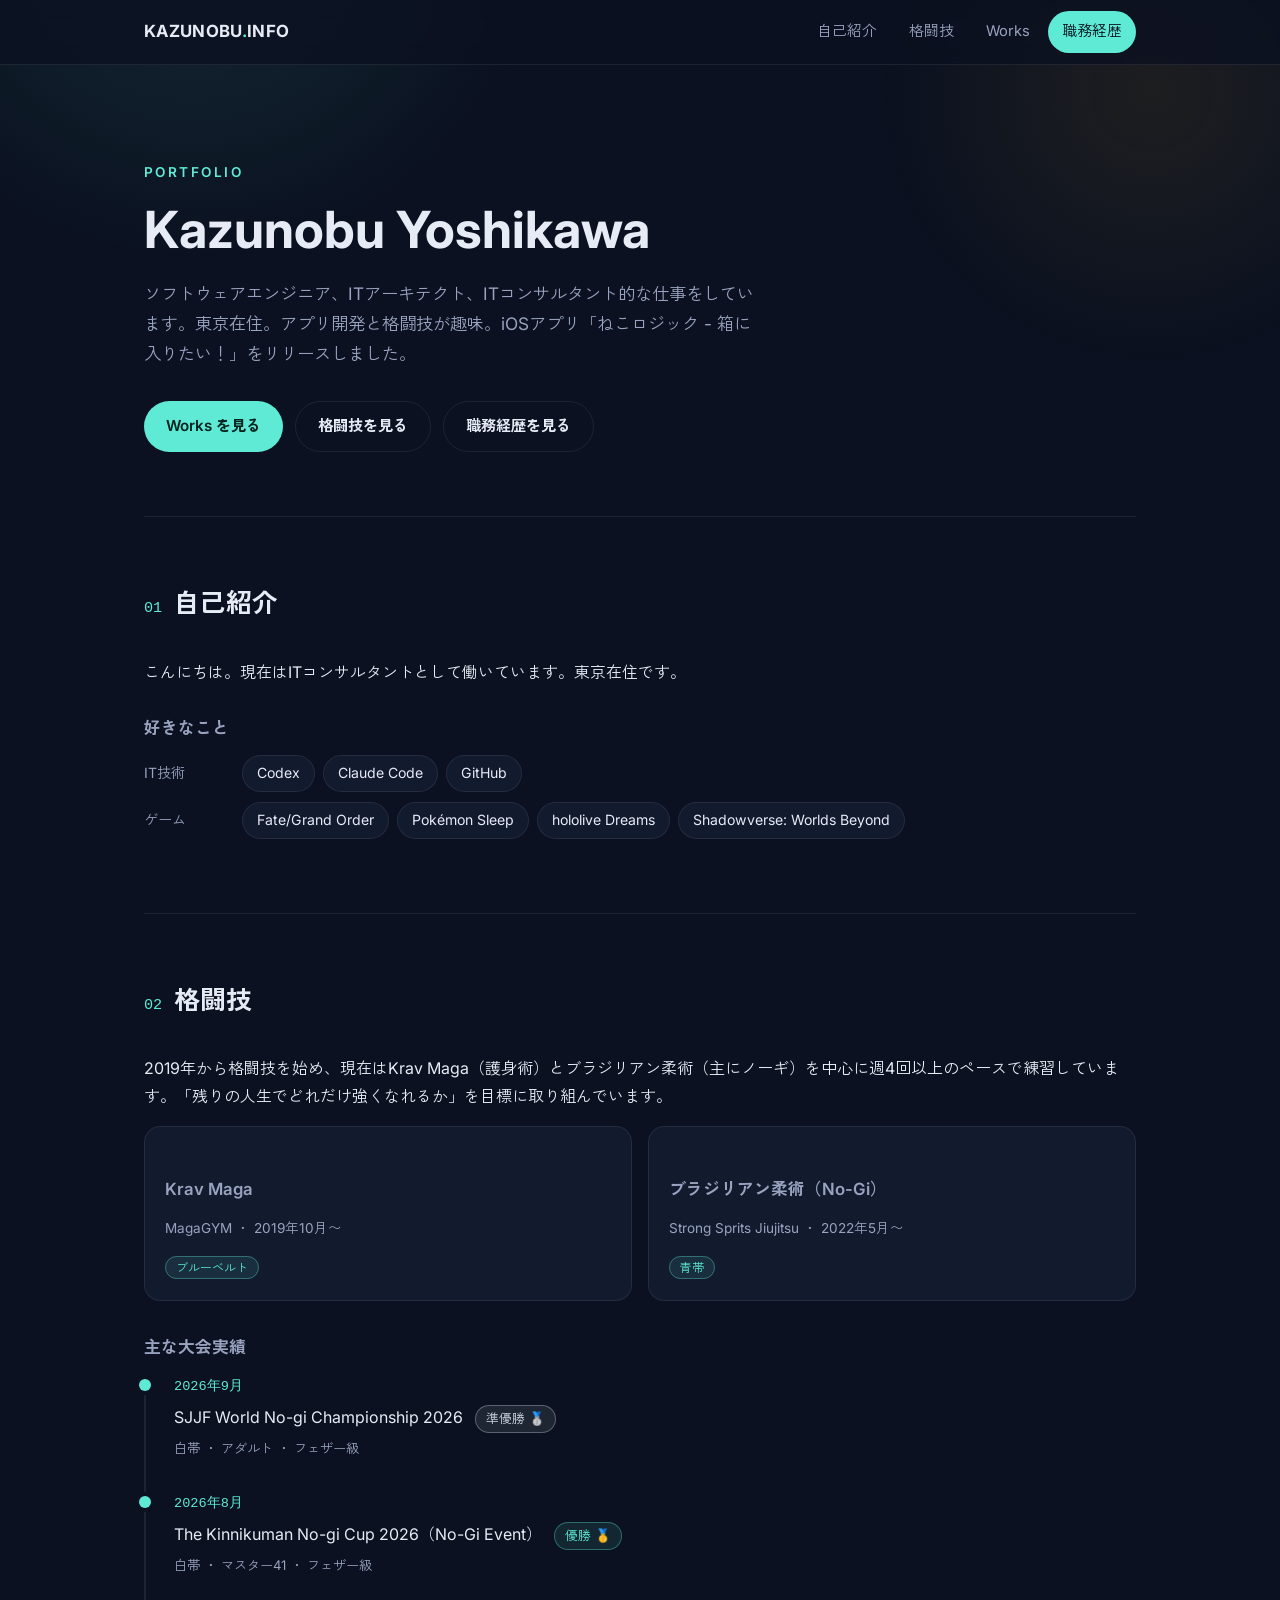
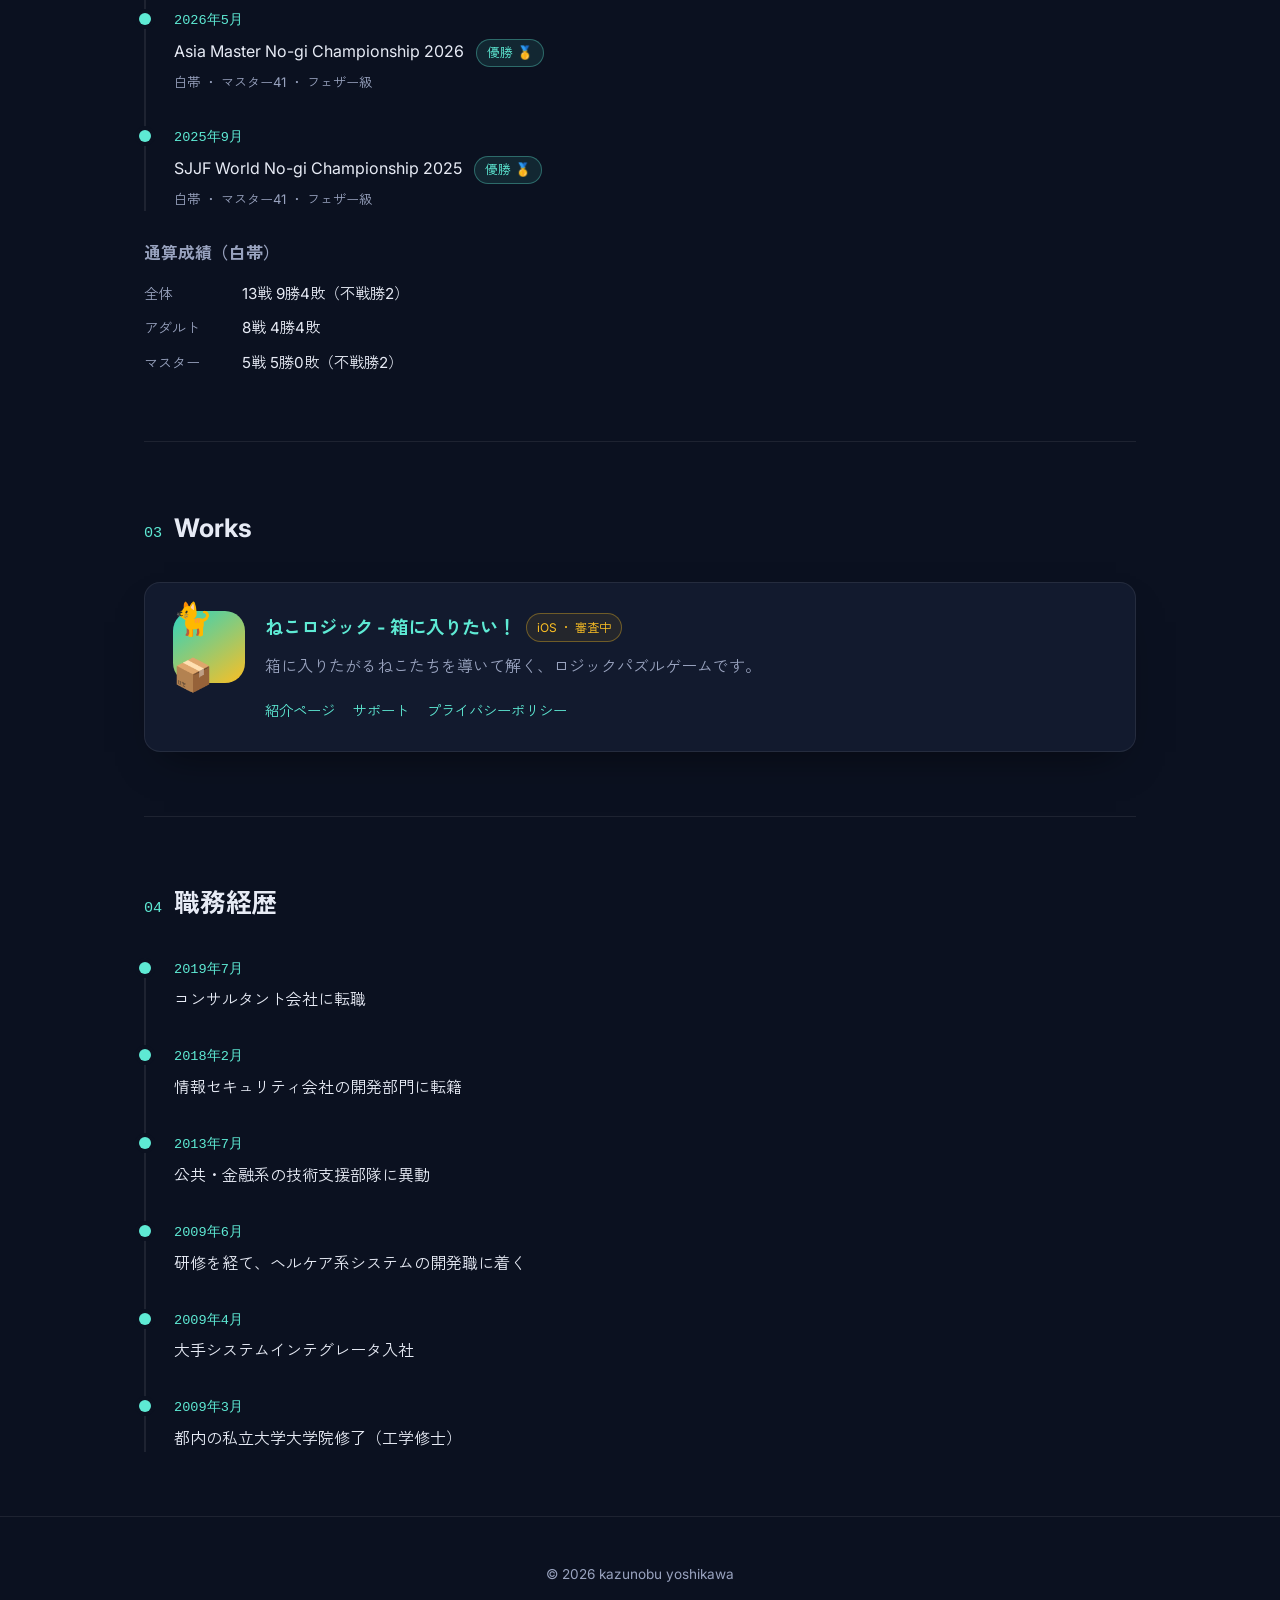
==== index.html @ 4b0bfecc "Add grappling section with competition record Introduce a 格闘技 section covering Krav Maga and Brazili" ====
<!DOCTYPE html>
<html lang="ja">
<head>
    <meta charset="UTF-8">
    <meta name="viewport" content="width=device-width, initial-scale=1">
    <title>Yoshikawa Kazunobu | Portfolio</title>
    <meta name="description" content="Yoshikawa Kazunobuのポートフォリオサイト。自己紹介、個人開発アプリ「ねこロジック - 箱に入りたい！」、経歴を掲載しています。">
    <link rel="preconnect" href="https://fonts.googleapis.com">
    <link rel="preconnect" href="https://fonts.gstatic.com" crossorigin>
    <link href="https://fonts.googleapis.com/css2?family=Inter:wght@400;500;600;700&family=Zen+Kaku+Gothic+New:wght@400;500;700&display=swap" rel="stylesheet">
    <link href="assets/css/style.css" rel="stylesheet">
</head>
<body>

<header class="site-header">
    <div class="wrap">
        <a href="#top" class="logo">KAZUNOBU<span class="dot">.</span>INFO</a>
        <button class="nav-toggle" aria-label="メニューを開く" aria-expanded="false">&#9776;</button>
        <ul class="site-nav" id="siteNav">
            <li><a href="#about">自己紹介</a></li>
            <li><a href="#grappling">格闘技</a></li>
            <li><a href="#works">Works</a></li>
            <li><a href="#resume">職務経歴</a></li>
        </ul>
    </div>
</header>

<div class="hero" id="top">
    <p class="eyebrow">Portfolio</p>
    <h1>Kazunobu Yoshikawa</h1>
    <p class="lead">ソフトウェアエンジニア、ITアーキテクト、ITコンサルタント的な仕事をしています。東京在住。アプリ開発と格闘技が趣味。iOSアプリ「ねこロジック - 箱に入りたい！」をリリースしました。</p>
    <div class="hero-actions">
        <a href="#works" class="btn btn-primary">Works を見る</a>
        <a href="#grappling" class="btn btn-ghost">格闘技を見る</a>
        <a href="#resume" class="btn btn-ghost">職務経歴を見る</a>
    </div>
</div>

<main>
    <section id="about">
        <div class="section-head">
            <span class="section-num">01</span>
            <h2>自己紹介</h2>
        </div>
        <p>こんにちは。現在はITコンサルタントとして働いています。東京在住です。</p>

        <h3>好きなこと</h3>
        <div class="tag-group">
            <span class="tag-label">IT技術</span>
            <ul class="tags">
                <li>Codex</li>
                <li>Claude Code</li>
                <li>GitHub</li>
            </ul>
        </div>
        <div class="tag-group">
            <span class="tag-label">ゲーム</span>
            <ul class="tags">
                <li>Fate/Grand Order</li>
                <li>Pokémon Sleep</li>
                <li>hololive Dreams</li>
                <li>Shadowverse: Worlds Beyond</li>
            </ul>
        </div>
    </section>

    <section id="grappling">
        <div class="section-head">
            <span class="section-num">02</span>
            <h2>格闘技</h2>
        </div>
        <p>2019年から格闘技を始め、現在はKrav Maga（護身術）とブラジリアン柔術（主にノーギ）を中心に週4回以上のペースで練習しています。「残りの人生でどれだけ強くなれるか」を目標に取り組んでいます。</p>

        <div class="discipline-grid">
            <div class="discipline-card">
                <h3>Krav Maga</h3>
                <p class="discipline-meta">MagaGYM ・ 2019年10月〜</p>
                <span class="badge badge-accent">ブルーベルト</span>
            </div>
            <div class="discipline-card">
                <h3>ブラジリアン柔術（No-Gi）</h3>
                <p class="discipline-meta">Strong Sprits Jiujitsu ・ 2022年5月〜</p>
                <span class="badge badge-accent">青帯</span>
            </div>
        </div>

        <h3>主な大会実績</h3>
        <ul class="timeline">
            <li>
                <time>2026年9月</time>
                <div class="event">SJJF World No-gi Championship 2026 <span class="result-badge is-runnerup">準優勝 &#129352;</span></div>
                <p class="event-meta">白帯 ・ アダルト ・ フェザー級</p>
            </li>
            <li>
                <time>2026年8月</time>
                <div class="event">The Kinnikuman No-gi Cup 2026（No-Gi Event） <span class="result-badge is-win">優勝 &#129351;</span></div>
                <p class="event-meta">白帯 ・ マスター41 ・ フェザー級</p>
            </li>
            <li>
                <time>2026年5月</time>
                <div class="event">Asia Master No-gi Championship 2026 <span class="result-badge is-win">優勝 &#129351;</span></div>
                <p class="event-meta">白帯 ・ マスター41 ・ フェザー級</p>
            </li>
            <li>
                <time>2025年9月</time>
                <div class="event">SJJF World No-gi Championship 2025 <span class="result-badge is-win">優勝 &#129351;</span></div>
                <p class="event-meta">白帯 ・ マスター41 ・ フェザー級</p>
            </li>
        </ul>

        <h3>通算成績（白帯）</h3>
        <dl class="record-list">
            <div class="record-row">
                <dt>全体</dt>
                <dd>13戦 9勝4敗（不戦勝2）</dd>
            </div>
            <div class="record-row">
                <dt>アダルト</dt>
                <dd>8戦 4勝4敗</dd>
            </div>
            <div class="record-row">
                <dt>マスター</dt>
                <dd>5戦 5勝0敗（不戦勝2）</dd>
            </div>
        </dl>
    </section>

    <section id="works">
        <div class="section-head">
            <span class="section-num">03</span>
            <h2>Works</h2>
        </div>
        <div class="work-card">
            <div class="work-icon" aria-hidden="true">&#128008;&#128230;</div>
            <div class="work-body">
                <div class="work-title-row">
                    <h3><a href="apps/neko-logic-boxes/">ねこロジック - 箱に入りたい！</a></h3>
                    <span class="badge">iOS ・ 審査中</span>
                </div>
                <p>箱に入りたがるねこたちを導いて解く、ロジックパズルゲームです。</p>
                <div class="work-links">
                    <a href="apps/neko-logic-boxes/">紹介ページ</a>
                    <a href="apps/neko-logic-boxes/support/">サポート</a>
                    <a href="apps/neko-logic-boxes/privacy/">プライバシーポリシー</a>
                </div>
            </div>
        </div>
    </section>

    <section id="resume">
        <div class="section-head">
            <span class="section-num">04</span>
            <h2>職務経歴</h2>
        </div>
        <ul class="timeline">
            <li>
                <time>2019年7月</time>
                <div class="event">コンサルタント会社に転職</div>
            </li>            
            <li>
                <time>2018年2月</time>
                <div class="event">情報セキュリティ会社の開発部門に転籍</div>
            </li>
            <li>
                <time>2013年7月</time>
                <div class="event">公共・金融系の技術支援部隊に異動</div>
            </li>
            <li>
                <time>2009年6月</time>
                <div class="event">研修を経て、ヘルケア系システムの開発職に着く</div>
            </li>
            <li>
                <time>2009年4月</time>
                <div class="event">大手システムインテグレータ入社</div>
            </li>
            <li>
                <time>2009年3月</time>
                <div class="event">都内の私立大学大学院修了（工学修士）</div>
            </li>
        </ul>
    </section>
</main>

<footer class="site-footer">
    <p>&copy; 2026 kazunobu yoshikawa</p>
</footer>

<script src="assets/js/main.js"></script>
</body>
</html>
---- assets/css/style.css ----
:root {
    --bg: #0b1120;
    --bg-elevated: #121a2e;
    --bg-elevated-2: #182036;
    --text: #e7ebf5;
    --text-muted: #99a3bf;
    --accent: #5eead4;
    --accent-strong: #2dd4bf;
    --accent-warm: #fbbf24;
    --border: rgba(255, 255, 255, 0.08);
    --shadow: 0 20px 40px -20px rgba(0, 0, 0, 0.55);
    --radius: 16px;
    --max-width: 880px;
}

* {
    box-sizing: border-box;
}

html {
    scroll-behavior: smooth;
    scroll-padding-top: 76px;
}

body {
    margin: 0;
    background: var(--bg);
    color: var(--text);
    font-family: "Inter", "Zen Kaku Gothic New", "Hiragino Sans", "Noto Sans JP", sans-serif;
    line-height: 1.75;
    -webkit-font-smoothing: antialiased;
}

body::before {
    content: "";
    position: fixed;
    inset: 0;
    z-index: -1;
    background:
        radial-gradient(600px circle at 15% -10%, rgba(94, 234, 212, 0.12), transparent 60%),
        radial-gradient(500px circle at 90% 10%, rgba(251, 191, 36, 0.08), transparent 55%);
}

a {
    color: var(--accent);
    text-decoration: none;
}

a:hover {
    text-decoration: underline;
}

.wrap {
    max-width: var(--max-width);
    margin: 0 auto;
    padding: 0 24px;
}

/* Header */
.site-header {
    position: sticky;
    top: 0;
    z-index: 20;
    background: rgba(11, 17, 32, 0.75);
    backdrop-filter: blur(10px);
    border-bottom: 1px solid var(--border);
}

.site-header .wrap {
    display: flex;
    align-items: center;
    justify-content: space-between;
    height: 64px;
    max-width: 1040px;
}

.logo {
    font-weight: 700;
    letter-spacing: 0.02em;
    color: var(--text);
    text-decoration: none;
    font-size: 1.05rem;
}

.logo:hover {
    text-decoration: none;
    color: var(--accent);
}

.logo .dot {
    color: var(--accent);
}

.site-nav {
    display: flex;
    gap: 4px;
    list-style: none;
    margin: 0;
    padding: 0;
}

.site-nav a {
    display: inline-block;
    padding: 8px 14px;
    border-radius: 999px;
    color: var(--text-muted);
    font-size: 0.92rem;
    transition: color 0.15s ease, background 0.15s ease;
}

.site-nav a:hover {
    color: var(--text);
    background: var(--bg-elevated);
    text-decoration: none;
}

.site-nav a.is-active {
    color: var(--bg);
    background: var(--accent);
}

.nav-toggle {
    display: none;
}

/* Hero */
.hero {
    max-width: 1040px;
    margin: 0 auto;
    padding: 96px 24px 64px;
}

.eyebrow {
    color: var(--accent);
    font-size: 0.85rem;
    letter-spacing: 0.18em;
    text-transform: uppercase;
    margin: 0 0 12px;
    font-weight: 600;
}

.hero h1 {
    font-size: clamp(2.1rem, 5vw, 3.2rem);
    margin: 0 0 18px;
    line-height: 1.25;
}

.hero .lead {
    color: var(--text-muted);
    font-size: 1.08rem;
    max-width: 56ch;
    margin: 0 0 32px;
}

.hero-actions {
    display: flex;
    gap: 12px;
    flex-wrap: wrap;
}

.btn {
    display: inline-flex;
    align-items: center;
    gap: 8px;
    padding: 11px 22px;
    border-radius: 999px;
    font-weight: 600;
    font-size: 0.95rem;
    transition: transform 0.15s ease, background 0.15s ease, border-color 0.15s ease;
}

.btn:hover {
    text-decoration: none;
    transform: translateY(-1px);
}

.btn-primary {
    background: var(--accent);
    color: #06231f;
}

.btn-primary:hover {
    background: var(--accent-strong);
}

.btn-ghost {
    border: 1px solid var(--border);
    color: var(--text);
}

.btn-ghost:hover {
    border-color: var(--accent);
    color: var(--accent);
}

/* Sections */
main {
    max-width: 1040px;
    margin: 0 auto;
    padding: 0 24px;
}

section.panel {
    padding: 64px 0;
    border-top: 1px solid var(--border);
    opacity: 0;
    transform: translateY(16px);
    transition: opacity 0.5s ease, transform 0.5s ease;
}

section.panel.is-visible {
    opacity: 1;
    transform: none;
}

.section-head {
    display: flex;
    align-items: baseline;
    gap: 12px;
    margin: 0 0 32px;
}

.section-head h2 {
    font-size: 1.6rem;
    margin: 0;
}

.section-head .section-num {
    color: var(--accent);
    font-family: monospace;
    font-size: 0.95rem;
}

/* About */
#about h3,
#grappling h3 {
    font-size: 1.05rem;
    color: var(--text-muted);
    margin: 28px 0 12px;
    font-weight: 600;
}

.tag-group {
    display: flex;
    align-items: center;
    gap: 14px;
    flex-wrap: wrap;
    margin-bottom: 10px;
}

.tag-group .tag-label {
    width: 84px;
    flex-shrink: 0;
    color: var(--text-muted);
    font-size: 0.88rem;
}

.tags {
    display: flex;
    gap: 8px;
    flex-wrap: wrap;
    list-style: none;
    margin: 0;
    padding: 0;
}

.tags li {
    background: var(--bg-elevated);
    border: 1px solid var(--border);
    padding: 5px 14px;
    border-radius: 999px;
    font-size: 0.88rem;
    color: var(--text);
}

/* Works */
.work-card {
    display: flex;
    gap: 20px;
    background: var(--bg-elevated);
    border: 1px solid var(--border);
    border-radius: var(--radius);
    padding: 28px;
    box-shadow: var(--shadow);
}

.work-icon {
    flex-shrink: 0;
    width: 72px;
    height: 72px;
    border-radius: 20px;
    background: linear-gradient(145deg, #2dd4bf, #fbbf24);
    display: flex;
    align-items: center;
    justify-content: center;
    font-size: 2rem;
}

.work-body {
    min-width: 0;
}

.work-title-row {
    display: flex;
    align-items: center;
    gap: 10px;
    flex-wrap: wrap;
    margin-bottom: 8px;
}

.work-title-row h3 {
    margin: 0;
    font-size: 1.15rem;
}

.badge {
    font-size: 0.75rem;
    color: var(--accent-warm);
    border: 1px solid rgba(251, 191, 36, 0.35);
    background: rgba(251, 191, 36, 0.08);
    padding: 3px 10px;
    border-radius: 999px;
    white-space: nowrap;
}

.work-body p {
    color: var(--text-muted);
    margin: 0 0 18px;
}

.work-links {
    display: flex;
    gap: 18px;
    flex-wrap: wrap;
    font-size: 0.9rem;
}

/* Grappling */
.discipline-grid {
    display: grid;
    grid-template-columns: repeat(2, 1fr);
    gap: 16px;
    margin-bottom: 32px;
}

.discipline-card {
    background: var(--bg-elevated);
    border: 1px solid var(--border);
    border-radius: var(--radius);
    padding: 20px;
}

.discipline-card h3 {
    margin: 0 0 6px;
    font-size: 1.05rem;
    color: var(--text);
    font-weight: 600;
}

.discipline-meta {
    color: var(--text-muted);
    font-size: 0.85rem;
    margin: 0 0 12px;
}

.badge-accent {
    color: var(--accent);
    border-color: rgba(94, 234, 212, 0.35);
    background: rgba(94, 234, 212, 0.1);
}

.result-badge {
    display: inline-block;
    font-size: 0.8rem;
    color: var(--text-muted);
    border: 1px solid var(--border);
    background: var(--bg-elevated-2);
    padding: 2px 10px;
    border-radius: 999px;
    margin-left: 8px;
    white-space: nowrap;
}

.result-badge.is-win {
    color: var(--accent);
    border-color: rgba(94, 234, 212, 0.35);
    background: rgba(94, 234, 212, 0.1);
}

.result-badge.is-runnerup {
    color: #cbd5e1;
    border-color: rgba(203, 213, 225, 0.35);
    background: rgba(203, 213, 225, 0.1);
}

.record-list {
    margin: 0;
    display: flex;
    flex-direction: column;
    gap: 8px;
}

.record-row {
    display: flex;
    align-items: baseline;
    gap: 14px;
}

.record-row dt {
    width: 84px;
    flex-shrink: 0;
    color: var(--text-muted);
    font-size: 0.88rem;
}

.record-row dd {
    margin: 0;
    color: var(--text);
    font-size: 0.95rem;
}

/* Resume timeline */
.timeline {
    list-style: none;
    margin: 0;
    padding: 0;
    border-left: 2px solid var(--border);
}

.timeline li {
    position: relative;
    padding: 0 0 32px 28px;
}

.timeline li:last-child {
    padding-bottom: 0;
}

.timeline li::before {
    content: "";
    position: absolute;
    left: -7px;
    top: 4px;
    width: 12px;
    height: 12px;
    border-radius: 50%;
    background: var(--accent);
    box-shadow: 0 0 0 4px var(--bg);
}

.timeline time {
    display: block;
    font-size: 0.85rem;
    color: var(--accent);
    font-family: monospace;
    margin-bottom: 4px;
}

.timeline .event {
    color: var(--text);
    font-size: 1rem;
}

.timeline .event-meta {
    color: var(--text-muted);
    font-size: 0.82rem;
    margin: 4px 0 0;
}

/* Footer */
.site-footer {
    border-top: 1px solid var(--border);
    padding: 32px 24px 48px;
    text-align: center;
    color: var(--text-muted);
    font-size: 0.85rem;
}

.site-footer a {
    color: var(--text-muted);
}

.site-footer a:hover {
    color: var(--accent);
}

/* Mobile */
@media (max-width: 640px) {
    /* Base (no-JS) fallback: the nav sits in normal flow as a plain,
       always-visible, always-focusable stacked list, so the header has to
       wrap and grow to fit it instead of clipping it at 64px. Once
       main.js confirms JS is running (html.js), the nav switches to a
       fixed-position overlay that doesn't affect header height, so the
       header goes back to its fixed-height row layout. */
    .site-header .wrap {
        max-width: none;
        flex-wrap: wrap;
        height: auto;
        padding-top: 12px;
        padding-bottom: 12px;
    }

    html.js .site-header .wrap {
        flex-wrap: nowrap;
        height: 64px;
        padding-top: 0;
        padding-bottom: 0;
    }

    .site-nav {
        flex-direction: column;
        flex-basis: 100%;
        gap: 2px;
        margin-top: 12px;
    }

    .site-nav a {
        border-radius: 10px;
        padding: 10px 14px;
    }

    html.js .site-nav {
        position: fixed;
        top: 64px;
        left: 0;
        right: 0;
        margin-top: 0;
        background: var(--bg-elevated);
        border-bottom: 1px solid var(--border);
        padding: 8px;
        transform: translateY(-8px);
        opacity: 0;
        pointer-events: none;
        transition: opacity 0.15s ease, transform 0.15s ease;
    }

    html.js .site-nav.is-open {
        transform: none;
        opacity: 1;
        pointer-events: auto;
    }

    /* The toggle button is only useful once JS can drive it; without JS
       the nav is already fully visible, so keep the button out of the way. */
    html.js .nav-toggle {
        display: inline-flex;
        align-items: center;
        justify-content: center;
        width: 36px;
        height: 36px;
        border-radius: 8px;
        border: 1px solid var(--border);
        background: transparent;
        color: var(--text);
        font-size: 1.1rem;
        cursor: pointer;
    }

    .hero {
        padding: 72px 24px 48px;
    }

    .work-card {
        flex-direction: column;
    }

    .discipline-grid {
        grid-template-columns: 1fr;
    }

    .tag-group {
        flex-direction: column;
        align-items: flex-start;
        gap: 8px;
    }

    .tag-group .tag-label {
        width: auto;
    }

    .record-row {
        flex-direction: column;
        align-items: flex-start;
        gap: 2px;
    }

    .record-row dt {
        width: auto;
    }
}
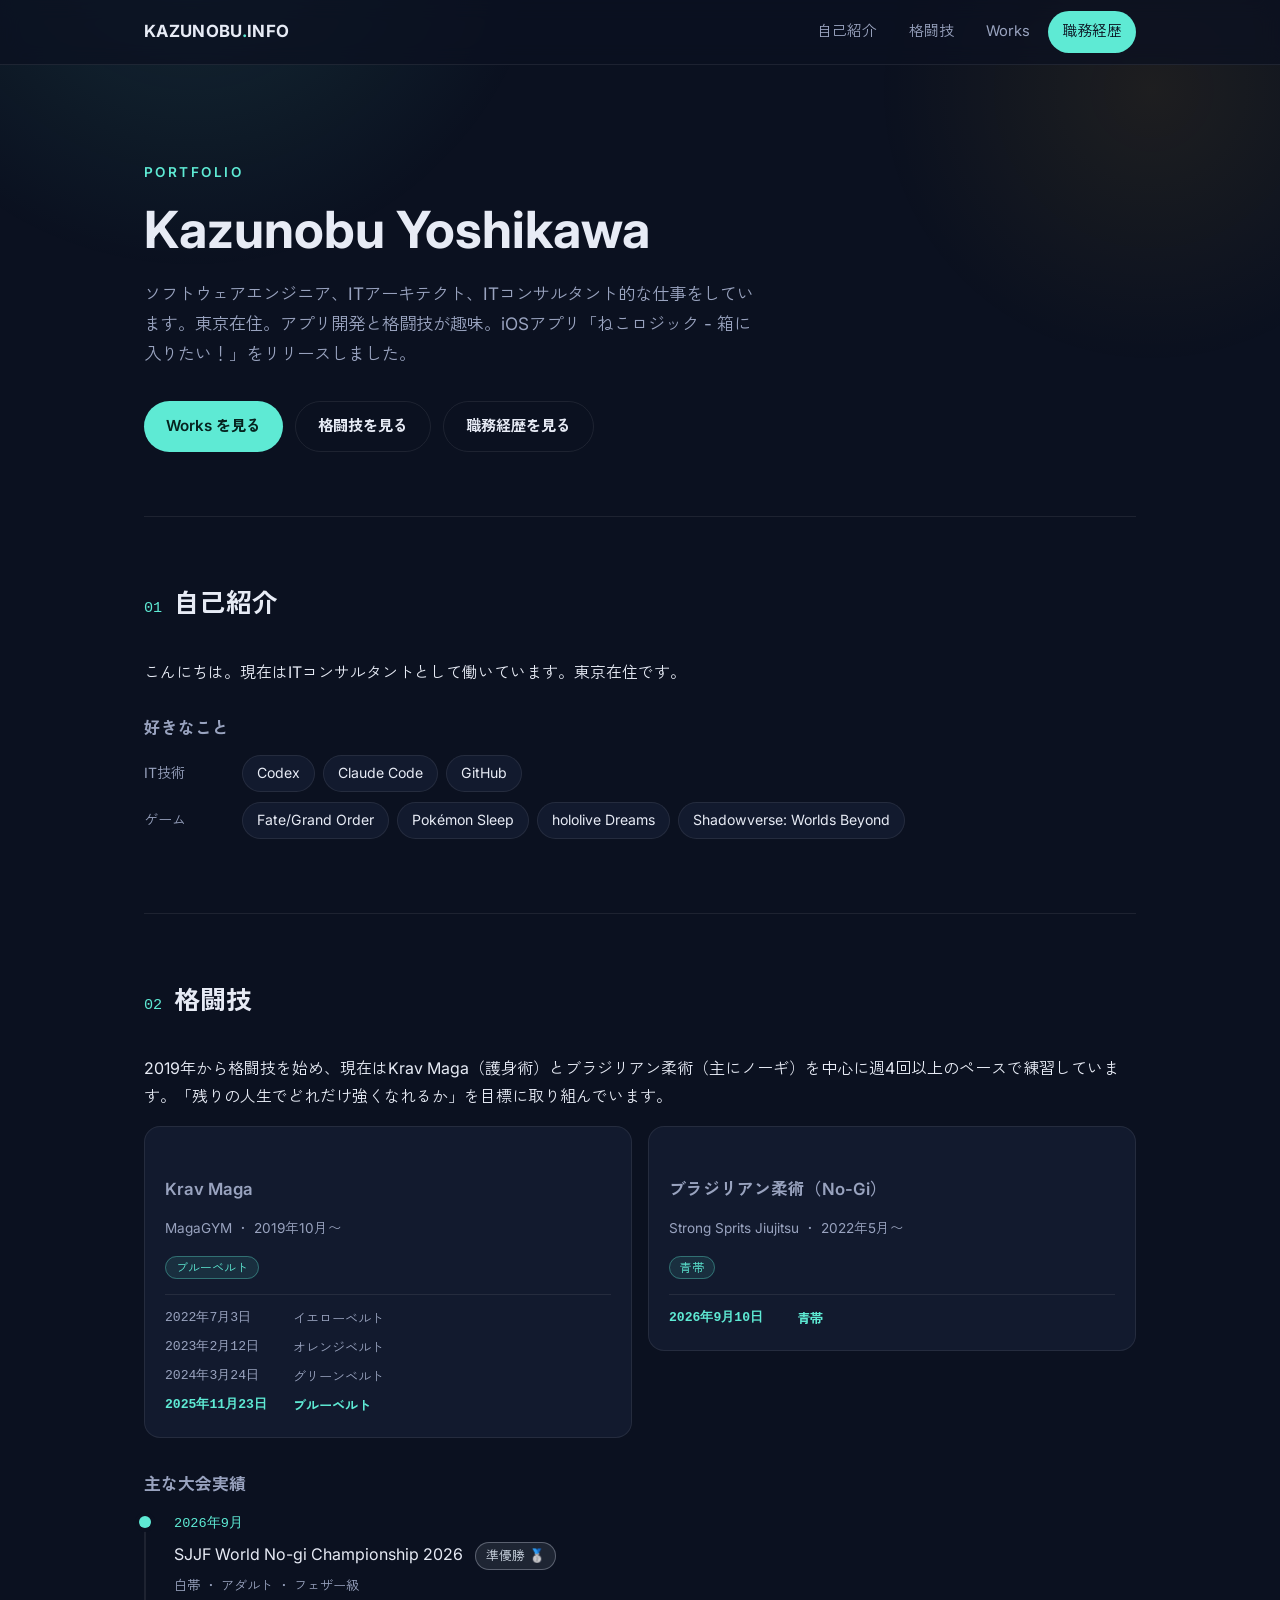
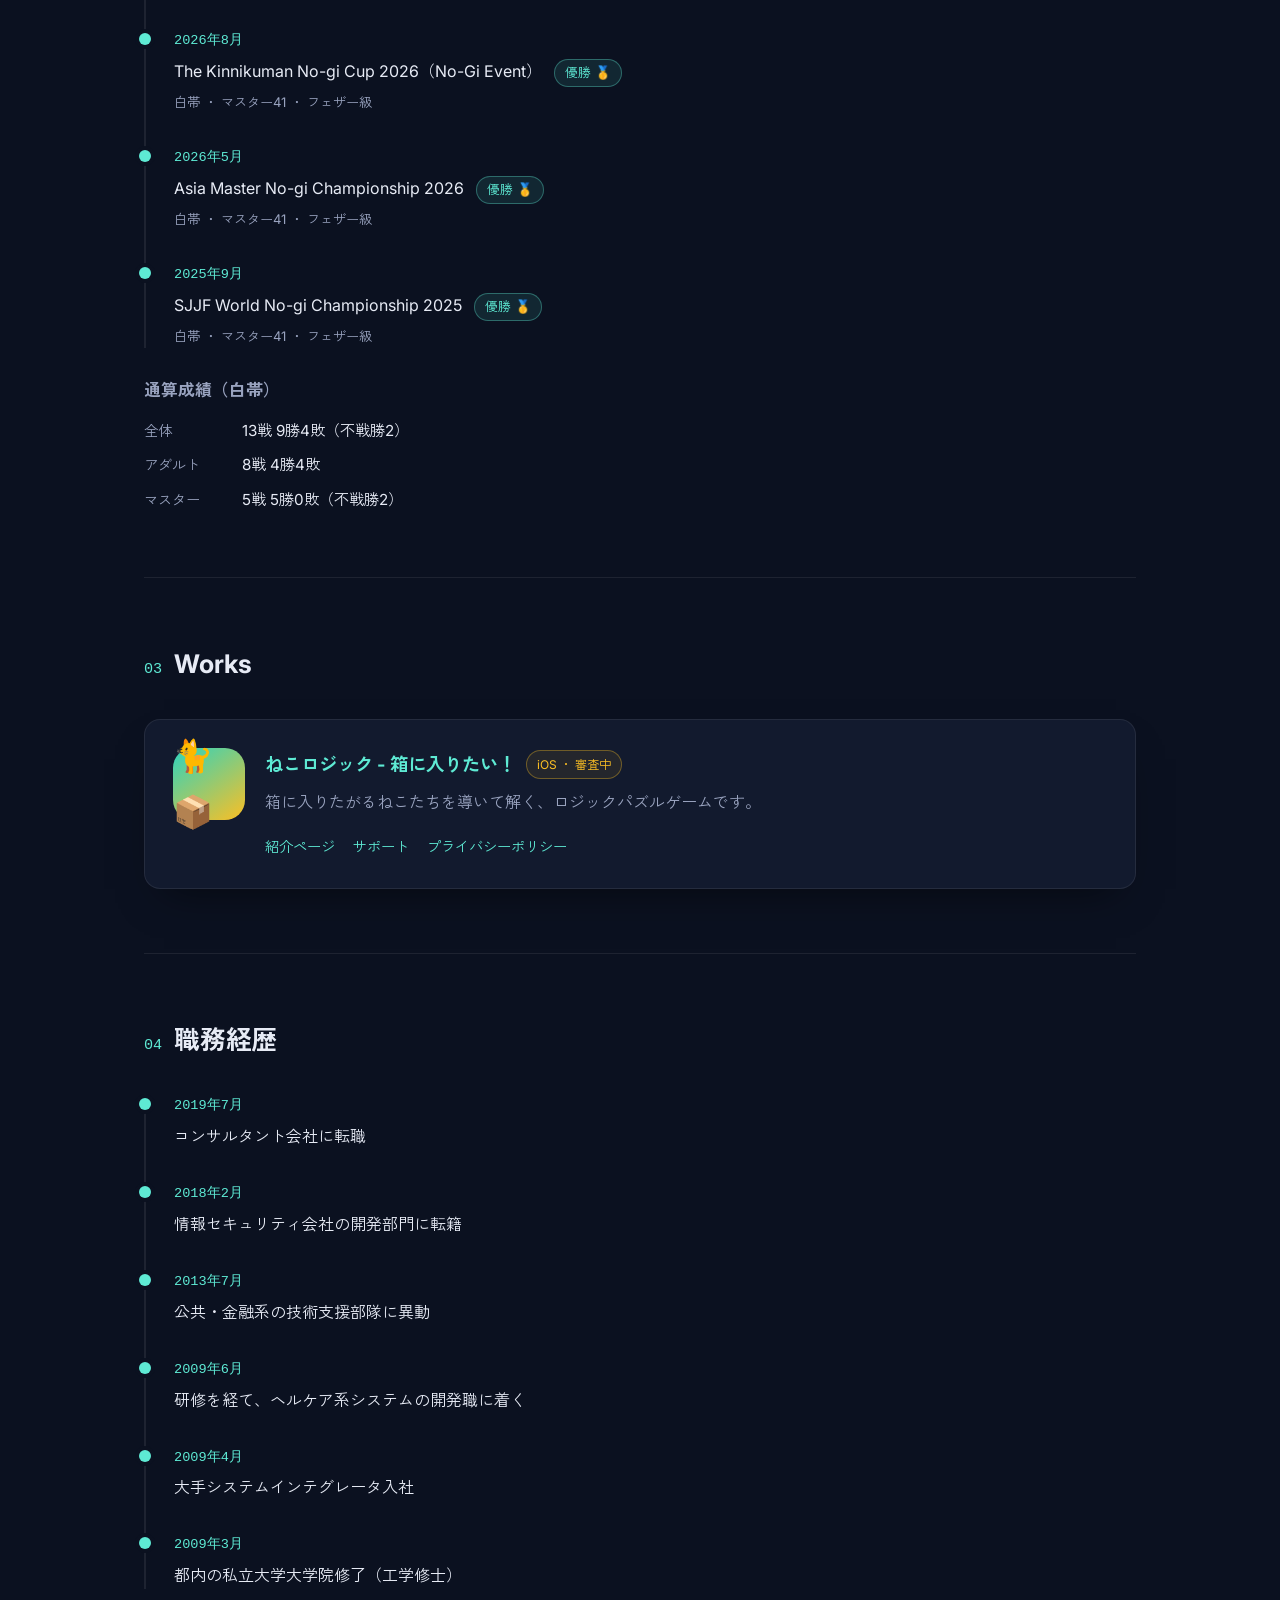
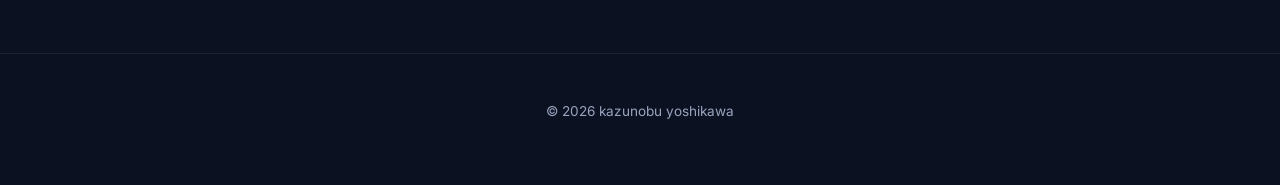
==== commit a0fc1e86: "Add belt promotion history to discipline cards Show the date of each belt promotion under the Krav M" ====
--- a/index.html
+++ b/index.html
@@ -76,11 +76,20 @@
                 <h3>Krav Maga</h3>
                 <p class="discipline-meta">MagaGYM ・ 2019年10月〜</p>
                 <span class="badge badge-accent">ブルーベルト</span>
+                <ul class="belt-history">
+                    <li><time>2022年7月3日</time>イエローベルト</li>
+                    <li><time>2023年2月12日</time>オレンジベルト</li>
+                    <li><time>2024年3月24日</time>グリーンベルト</li>
+                    <li><time>2025年11月23日</time>ブルーベルト</li>
+                </ul>
             </div>
             <div class="discipline-card">
                 <h3>ブラジリアン柔術（No-Gi）</h3>
                 <p class="discipline-meta">Strong Sprits Jiujitsu ・ 2022年5月〜</p>
                 <span class="badge badge-accent">青帯</span>
+                <ul class="belt-history">
+                    <li><time>2026年9月10日</time>青帯</li>
+                </ul>
             </div>
         </div>
 
--- a/assets/css/style.css
+++ b/assets/css/style.css
@@ -339,6 +339,7 @@
 .discipline-grid {
     display: grid;
     grid-template-columns: repeat(2, 1fr);
+    align-items: start;
     gap: 16px;
     margin-bottom: 32px;
 }
@@ -367,6 +368,35 @@
     color: var(--accent);
     border-color: rgba(94, 234, 212, 0.35);
     background: rgba(94, 234, 212, 0.1);
+}
+
+.belt-history {
+    list-style: none;
+    margin: 14px 0 0;
+    padding: 12px 0 0;
+    border-top: 1px solid var(--border);
+    display: flex;
+    flex-direction: column;
+    gap: 6px;
+}
+
+.belt-history li {
+    display: flex;
+    gap: 10px;
+    font-size: 0.82rem;
+    color: var(--text-muted);
+}
+
+.belt-history time {
+    flex-shrink: 0;
+    width: 118px;
+    font-family: monospace;
+    white-space: nowrap;
+}
+
+.belt-history li:last-child {
+    color: var(--accent);
+    font-weight: 600;
 }
 
 .result-badge {
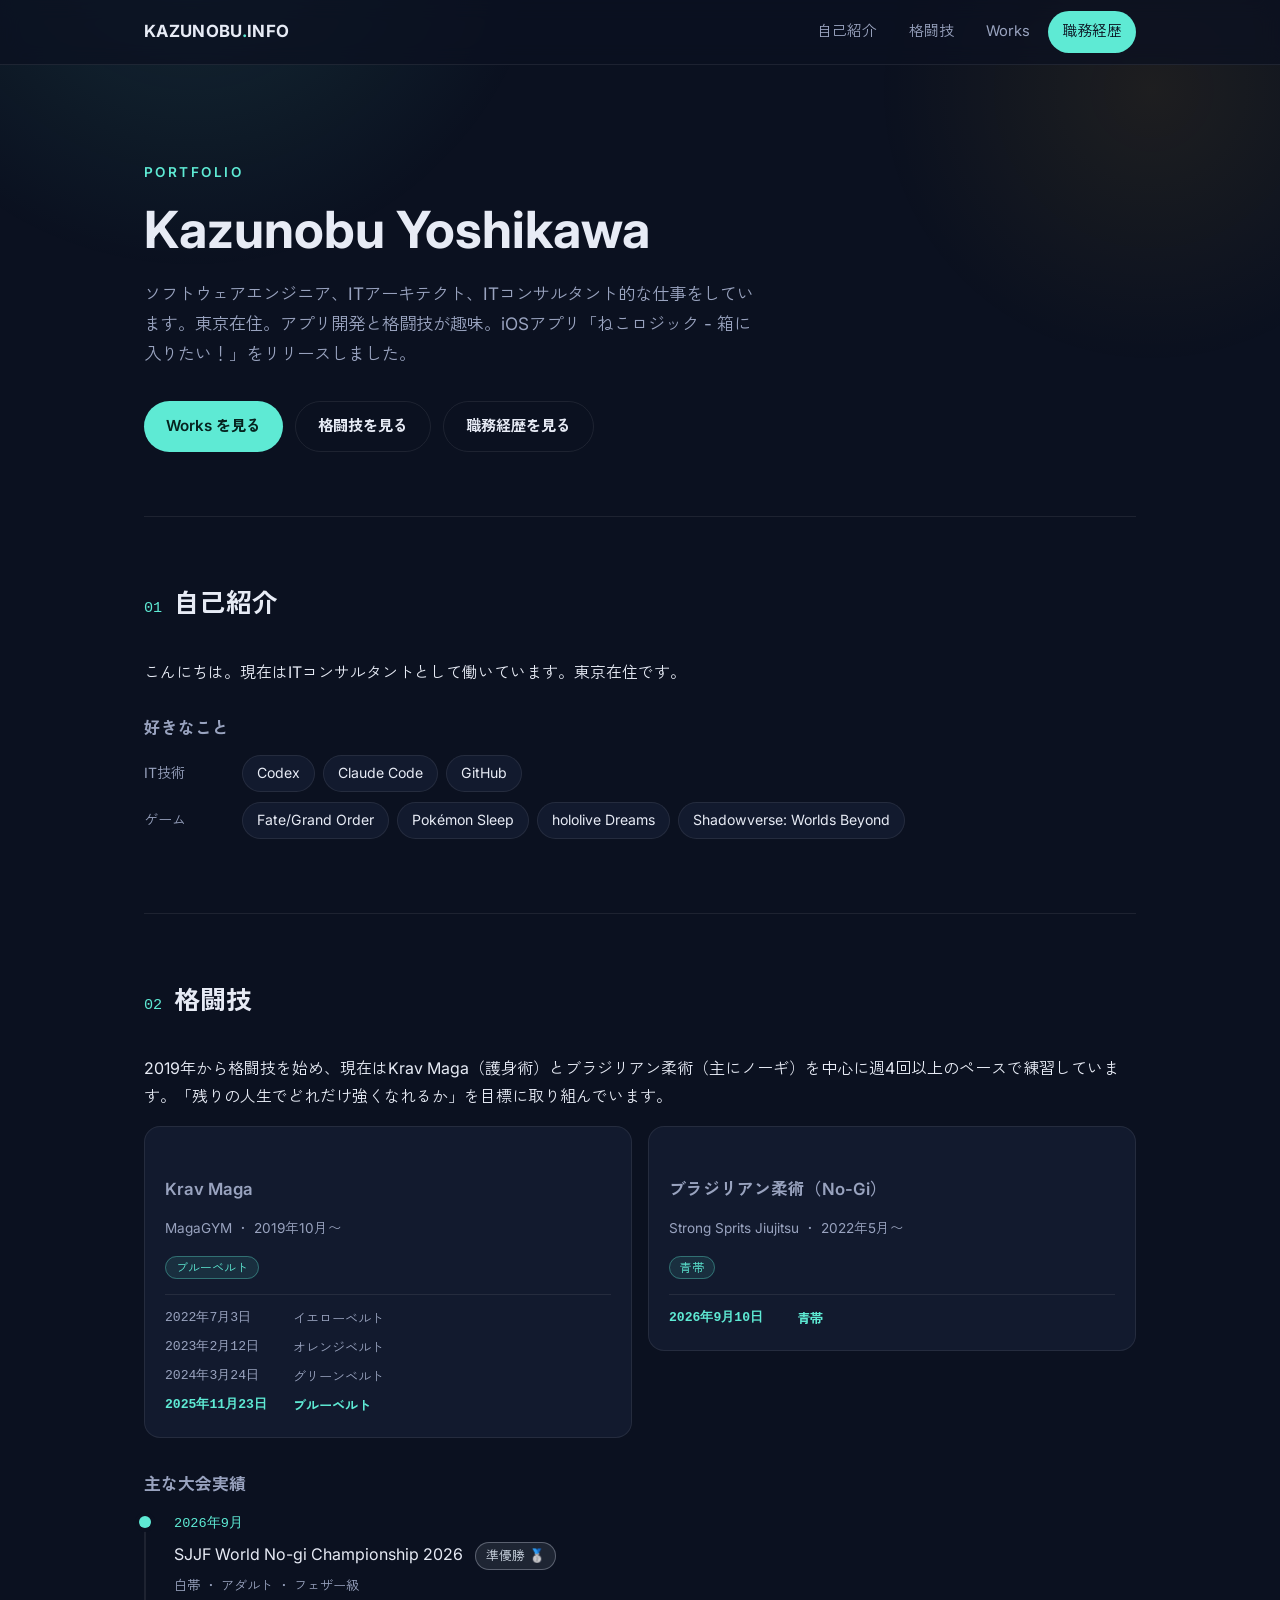
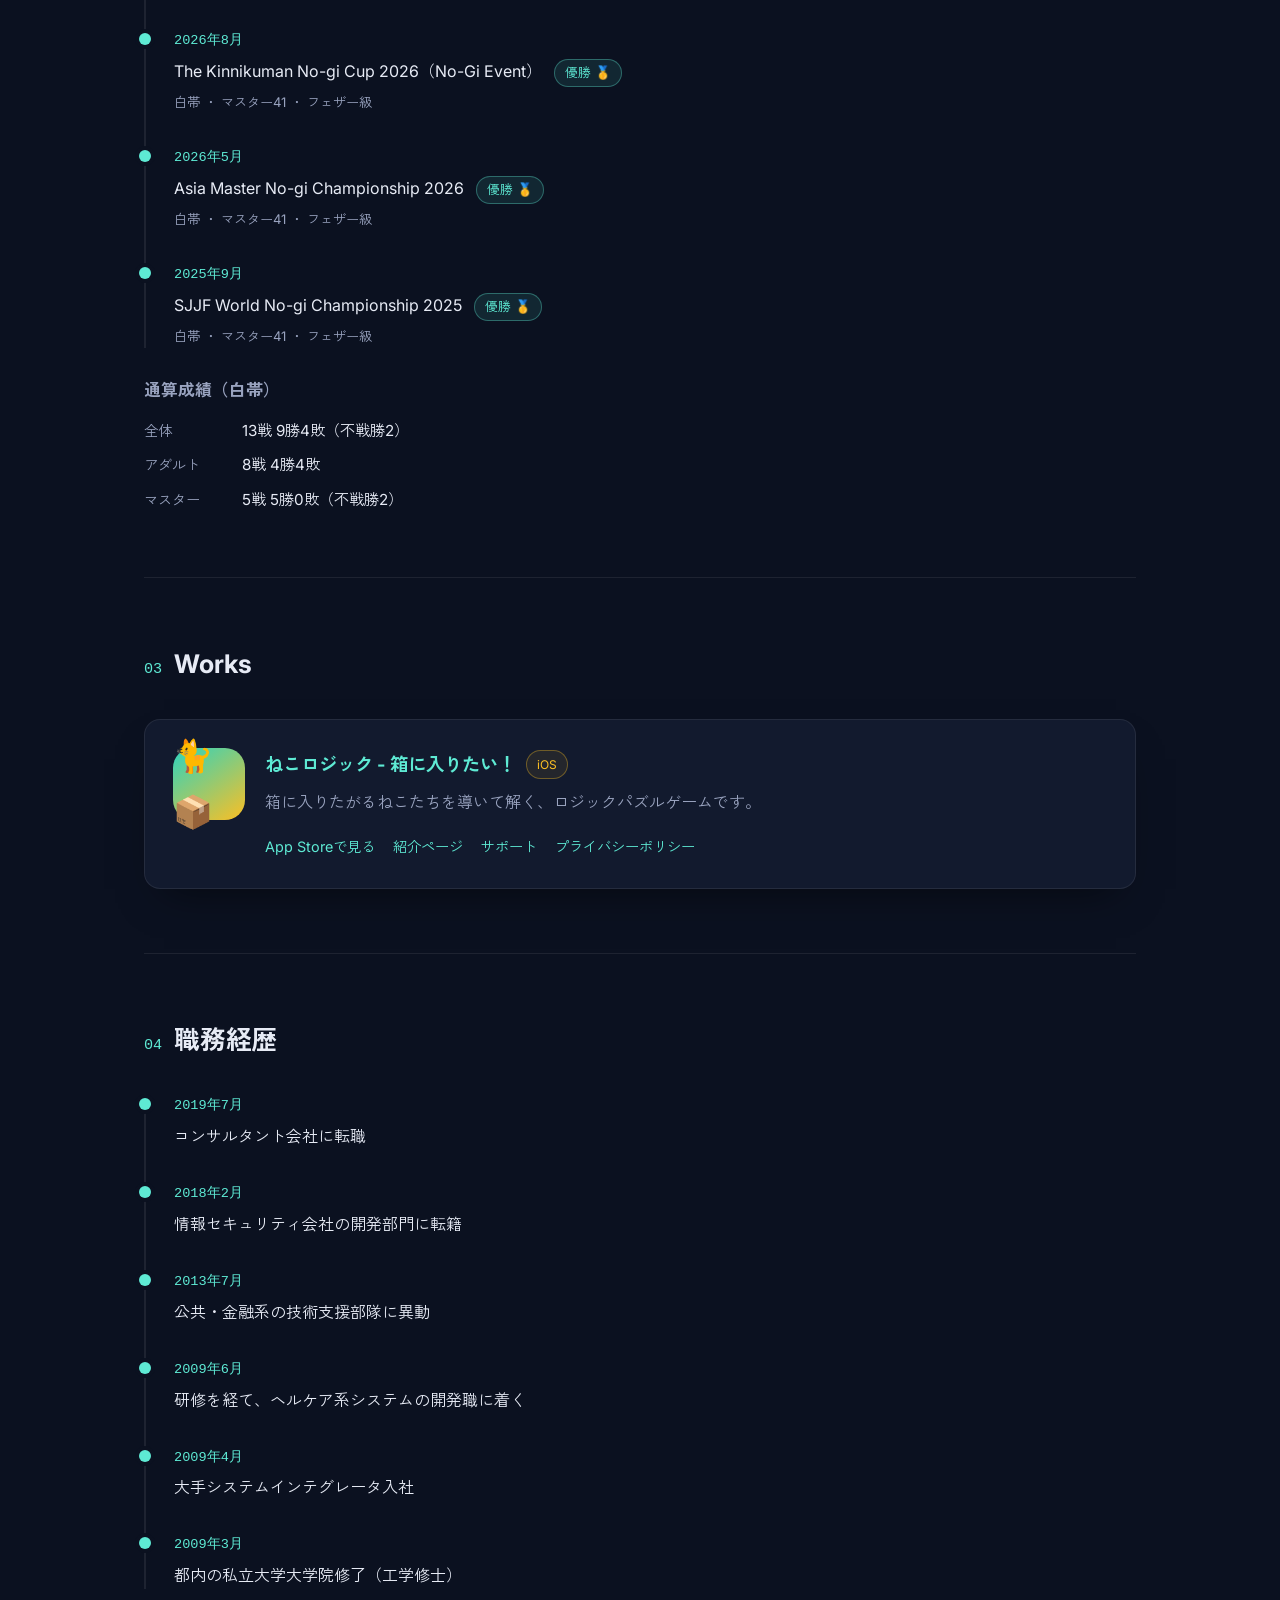
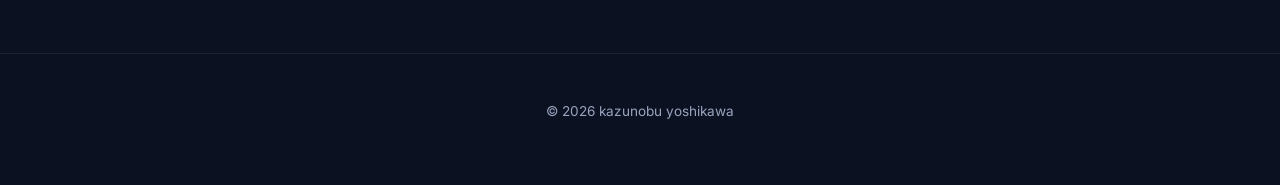
==== commit acfce806: "ねこロジックのApp Storeリンクを追加 トップページのWorksカードと紹介ページにApp Storeへのリンクを追加した。 リンク確定に伴い「審査中」「審査準備中」の表記と準備中の案内文を削除" ====
--- a/index.html
+++ b/index.html
@@ -144,10 +144,11 @@
             <div class="work-body">
                 <div class="work-title-row">
                     <h3><a href="apps/neko-logic-boxes/">ねこロジック - 箱に入りたい！</a></h3>
-                    <span class="badge">iOS ・ 審査中</span>
+                    <span class="badge">iOS</span>
                 </div>
                 <p>箱に入りたがるねこたちを導いて解く、ロジックパズルゲームです。</p>
                 <div class="work-links">
+                    <a href="https://apps.apple.com/jp/app/%E3%81%AD%E3%81%93%E3%83%AD%E3%82%B8%E3%83%83%E3%82%AF-%E7%AE%B1%E3%81%AB%E5%85%A5%E3%82%8A%E3%81%9F%E3%81%84/id6814312365" target="_blank" rel="noopener">App Storeで見る</a>
                     <a href="apps/neko-logic-boxes/">紹介ページ</a>
                     <a href="apps/neko-logic-boxes/support/">サポート</a>
                     <a href="apps/neko-logic-boxes/privacy/">プライバシーポリシー</a>
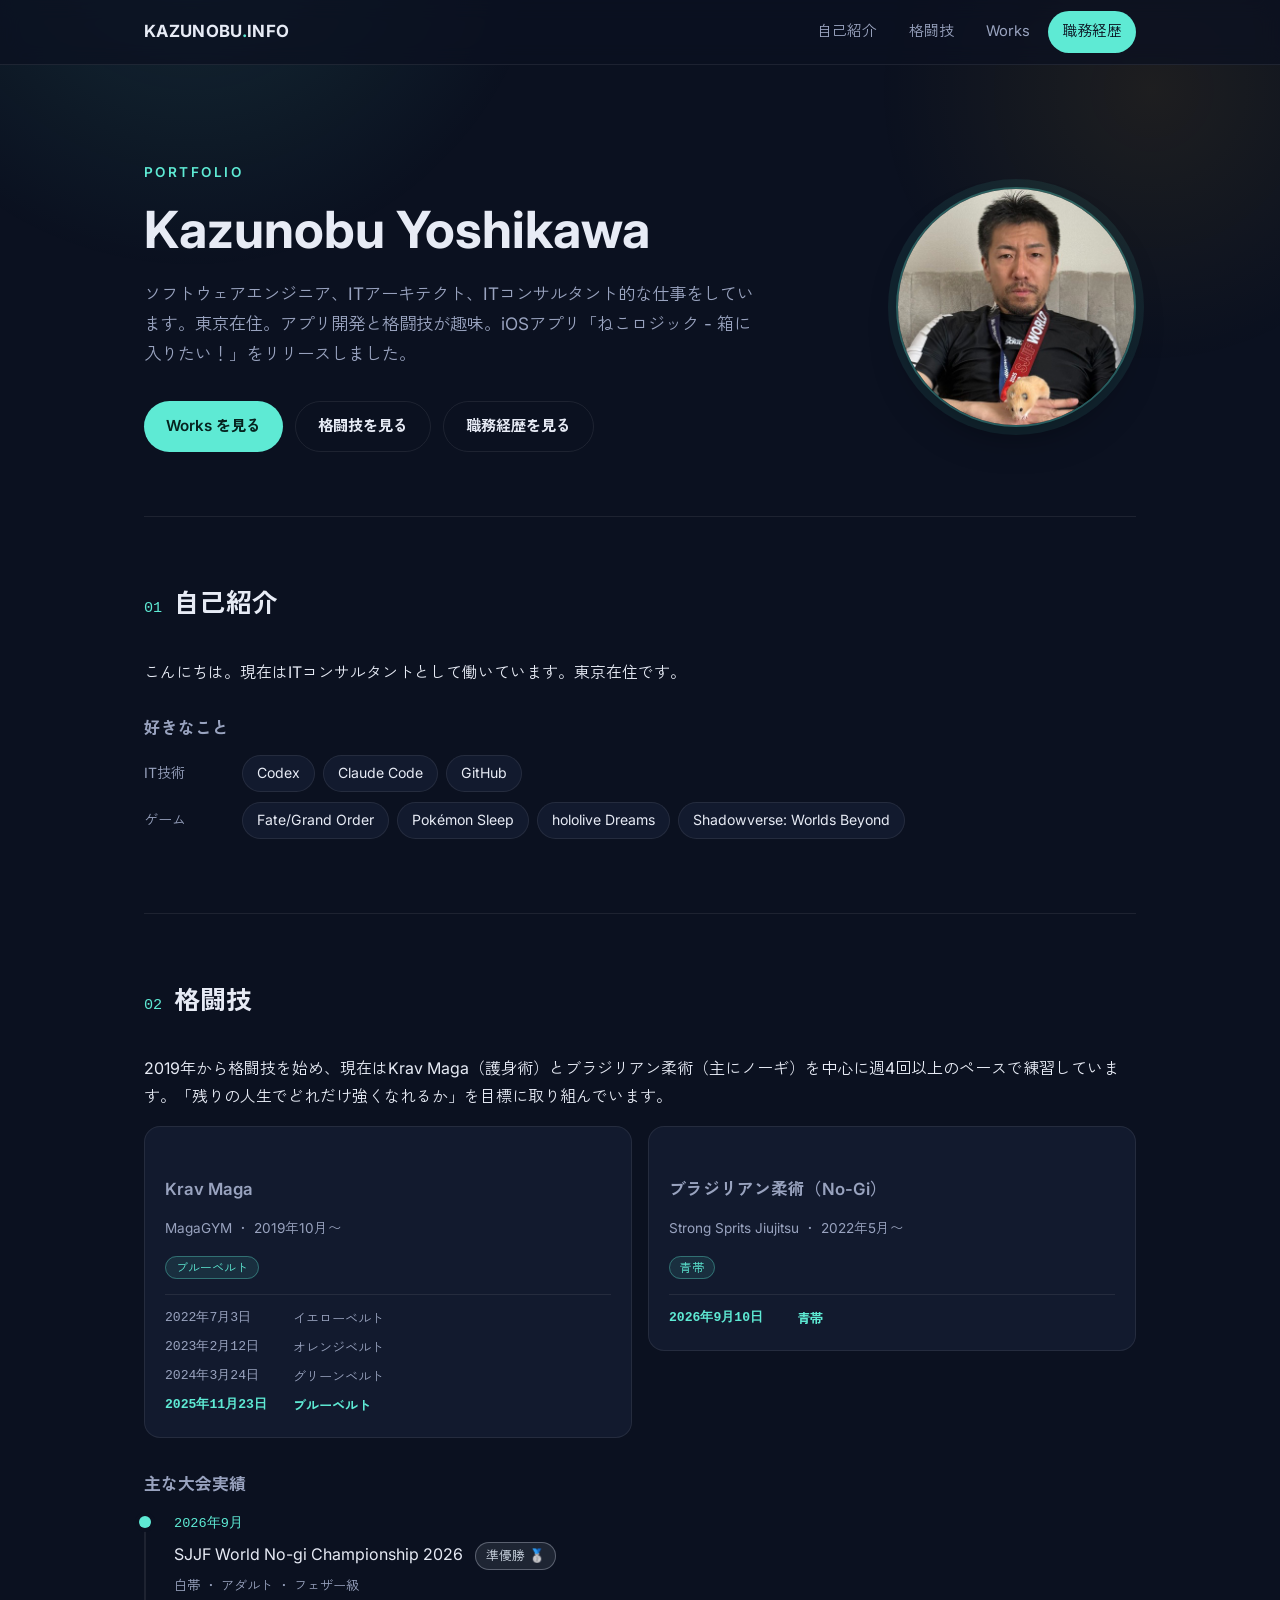
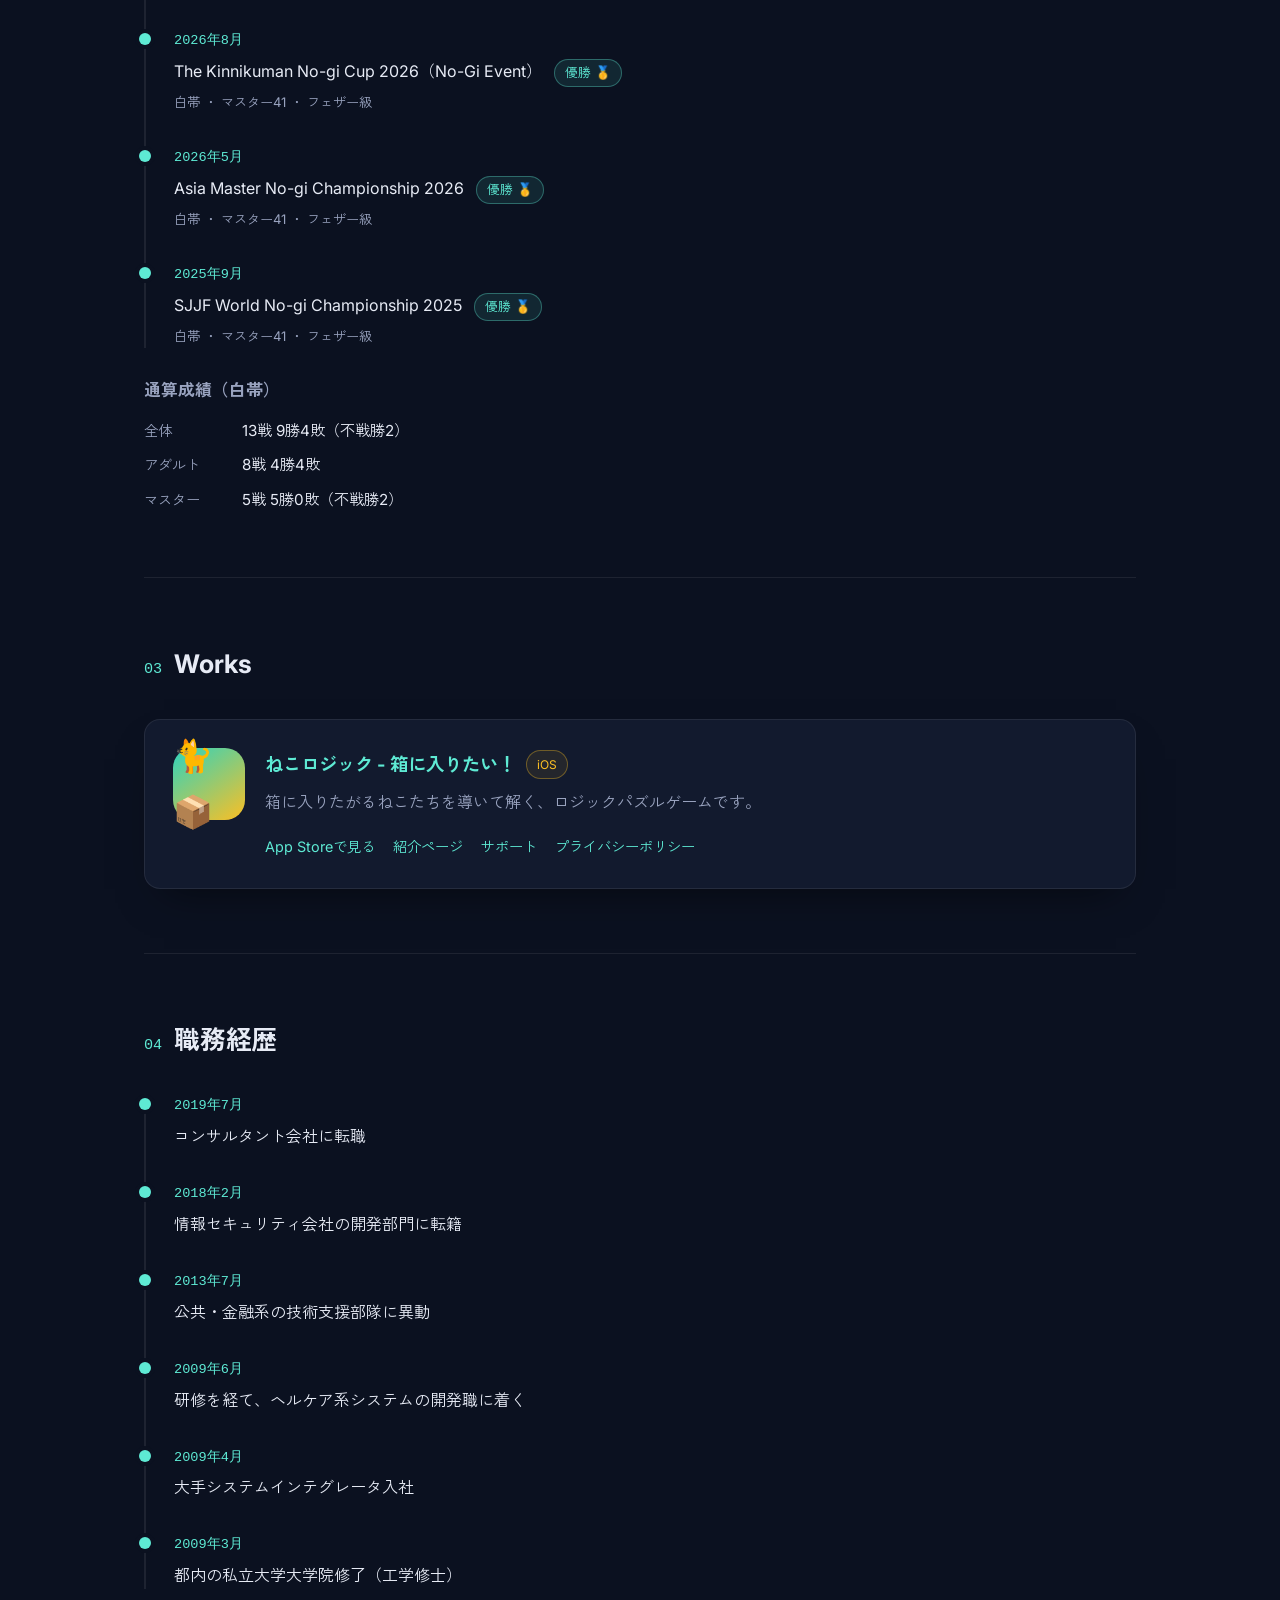
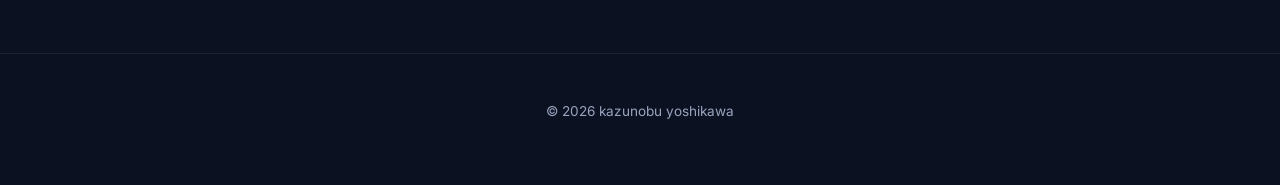
==== commit 45849cd5: "トップのヒーローにプロフィール写真を追加 名前の右側（モバイルでは名前の上）に円形のプロフィール写真を表示する。 元画像は顔・メダル・ハムスターが収まる正方形に余白を切り出し、 480pxにリサイズし" ====
--- a/index.html
+++ b/index.html
@@ -26,13 +26,18 @@
 </header>
 
 <div class="hero" id="top">
-    <p class="eyebrow">Portfolio</p>
-    <h1>Kazunobu Yoshikawa</h1>
-    <p class="lead">ソフトウェアエンジニア、ITアーキテクト、ITコンサルタント的な仕事をしています。東京在住。アプリ開発と格闘技が趣味。iOSアプリ「ねこロジック - 箱に入りたい！」をリリースしました。</p>
-    <div class="hero-actions">
-        <a href="#works" class="btn btn-primary">Works を見る</a>
-        <a href="#grappling" class="btn btn-ghost">格闘技を見る</a>
-        <a href="#resume" class="btn btn-ghost">職務経歴を見る</a>
+    <div class="hero-layout">
+        <div class="hero-text">
+            <p class="eyebrow">Portfolio</p>
+            <h1>Kazunobu Yoshikawa</h1>
+            <p class="lead">ソフトウェアエンジニア、ITアーキテクト、ITコンサルタント的な仕事をしています。東京在住。アプリ開発と格闘技が趣味。iOSアプリ「ねこロジック - 箱に入りたい！」をリリースしました。</p>
+            <div class="hero-actions">
+                <a href="#works" class="btn btn-primary">Works を見る</a>
+                <a href="#grappling" class="btn btn-ghost">格闘技を見る</a>
+                <a href="#resume" class="btn btn-ghost">職務経歴を見る</a>
+            </div>
+        </div>
+        <img class="hero-photo" src="assets/img/profile.jpg" width="240" height="240" alt="プロフィール写真（Kazunobu Yoshikawa）">
     </div>
 </div>
 
--- a/assets/css/style.css
+++ b/assets/css/style.css
@@ -128,6 +128,27 @@
     max-width: 1040px;
     margin: 0 auto;
     padding: 96px 24px 64px;
+}
+
+.hero-layout {
+    display: flex;
+    align-items: center;
+    justify-content: space-between;
+    gap: 48px;
+}
+
+.hero-text {
+    min-width: 0;
+}
+
+.hero-photo {
+    flex-shrink: 0;
+    width: 240px;
+    height: 240px;
+    border-radius: 50%;
+    object-fit: cover;
+    border: 2px solid rgba(94, 234, 212, 0.35);
+    box-shadow: 0 0 0 8px rgba(94, 234, 212, 0.08), var(--shadow);
 }
 
 .eyebrow {
@@ -590,6 +611,18 @@
         padding: 72px 24px 48px;
     }
 
+    .hero-layout {
+        flex-direction: column;
+        align-items: flex-start;
+        gap: 28px;
+    }
+
+    .hero-photo {
+        order: -1;
+        width: 128px;
+        height: 128px;
+    }
+
     .work-card {
         flex-direction: column;
     }
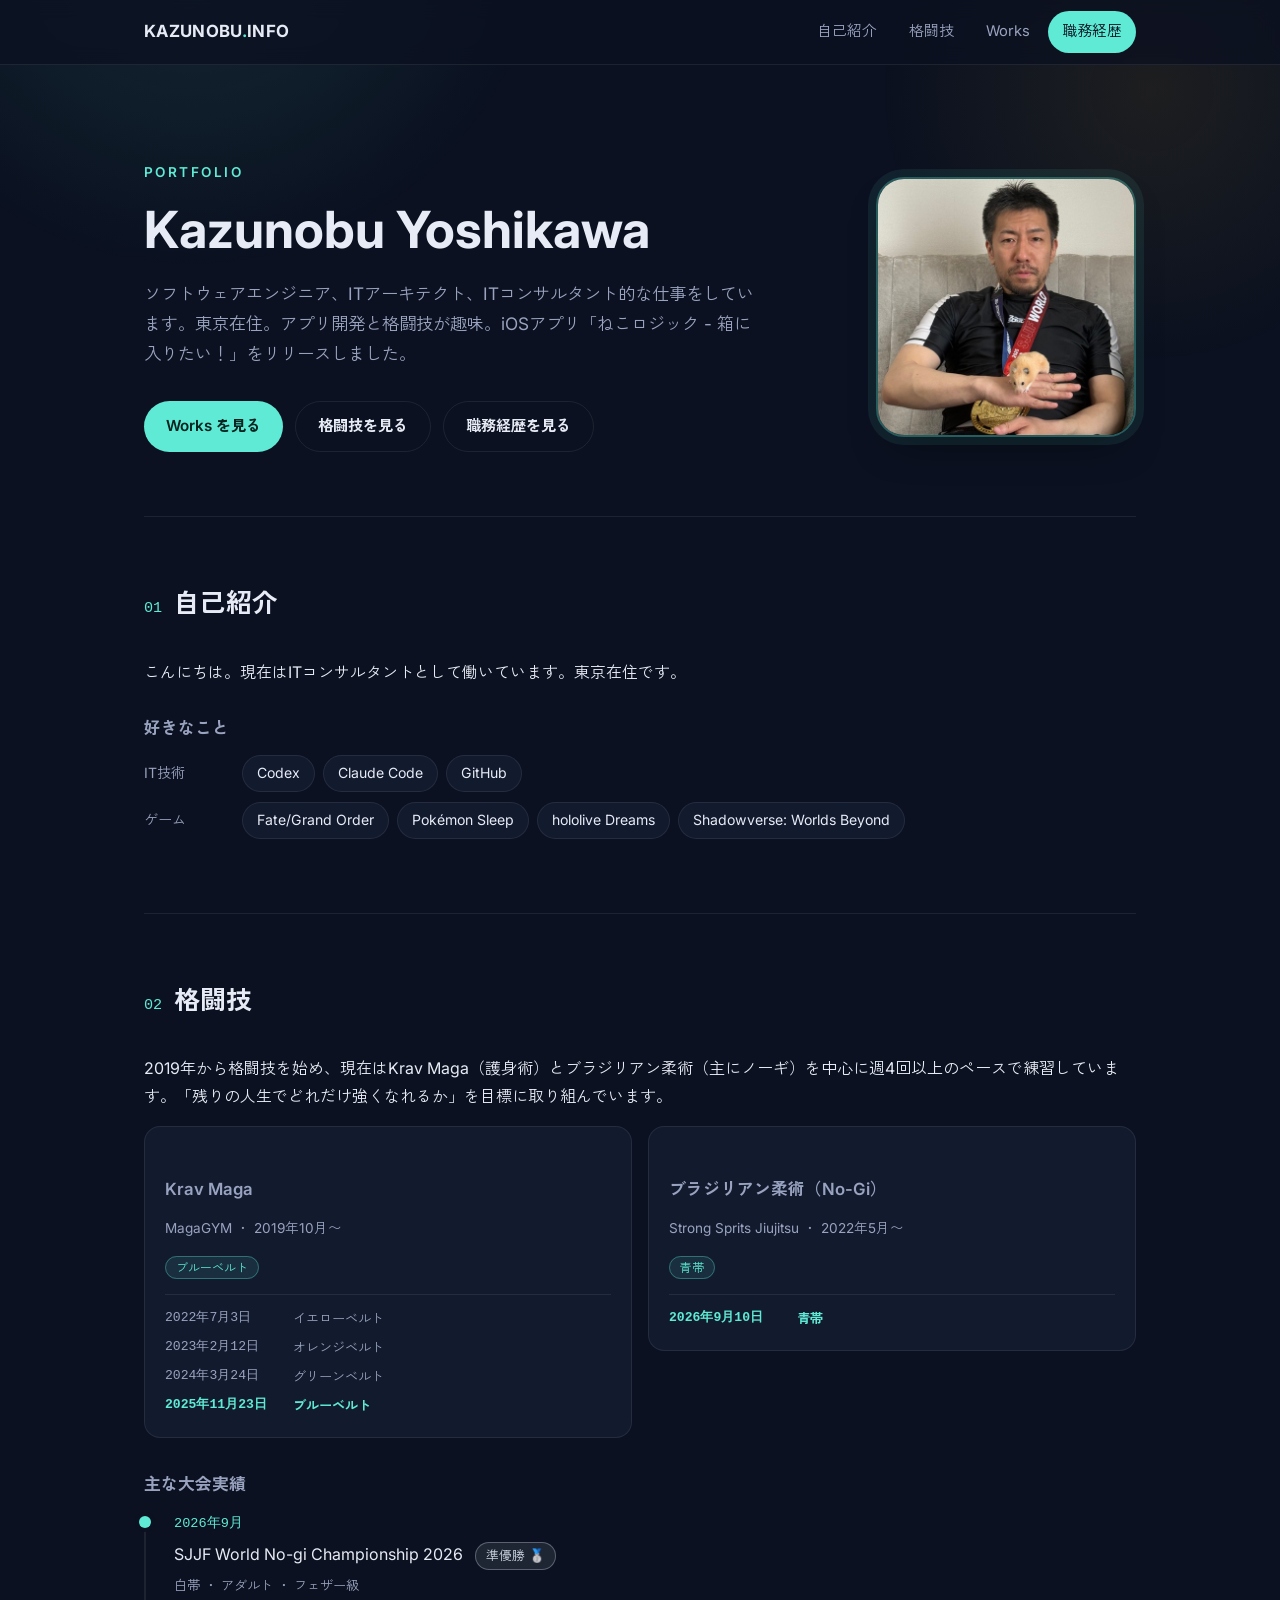
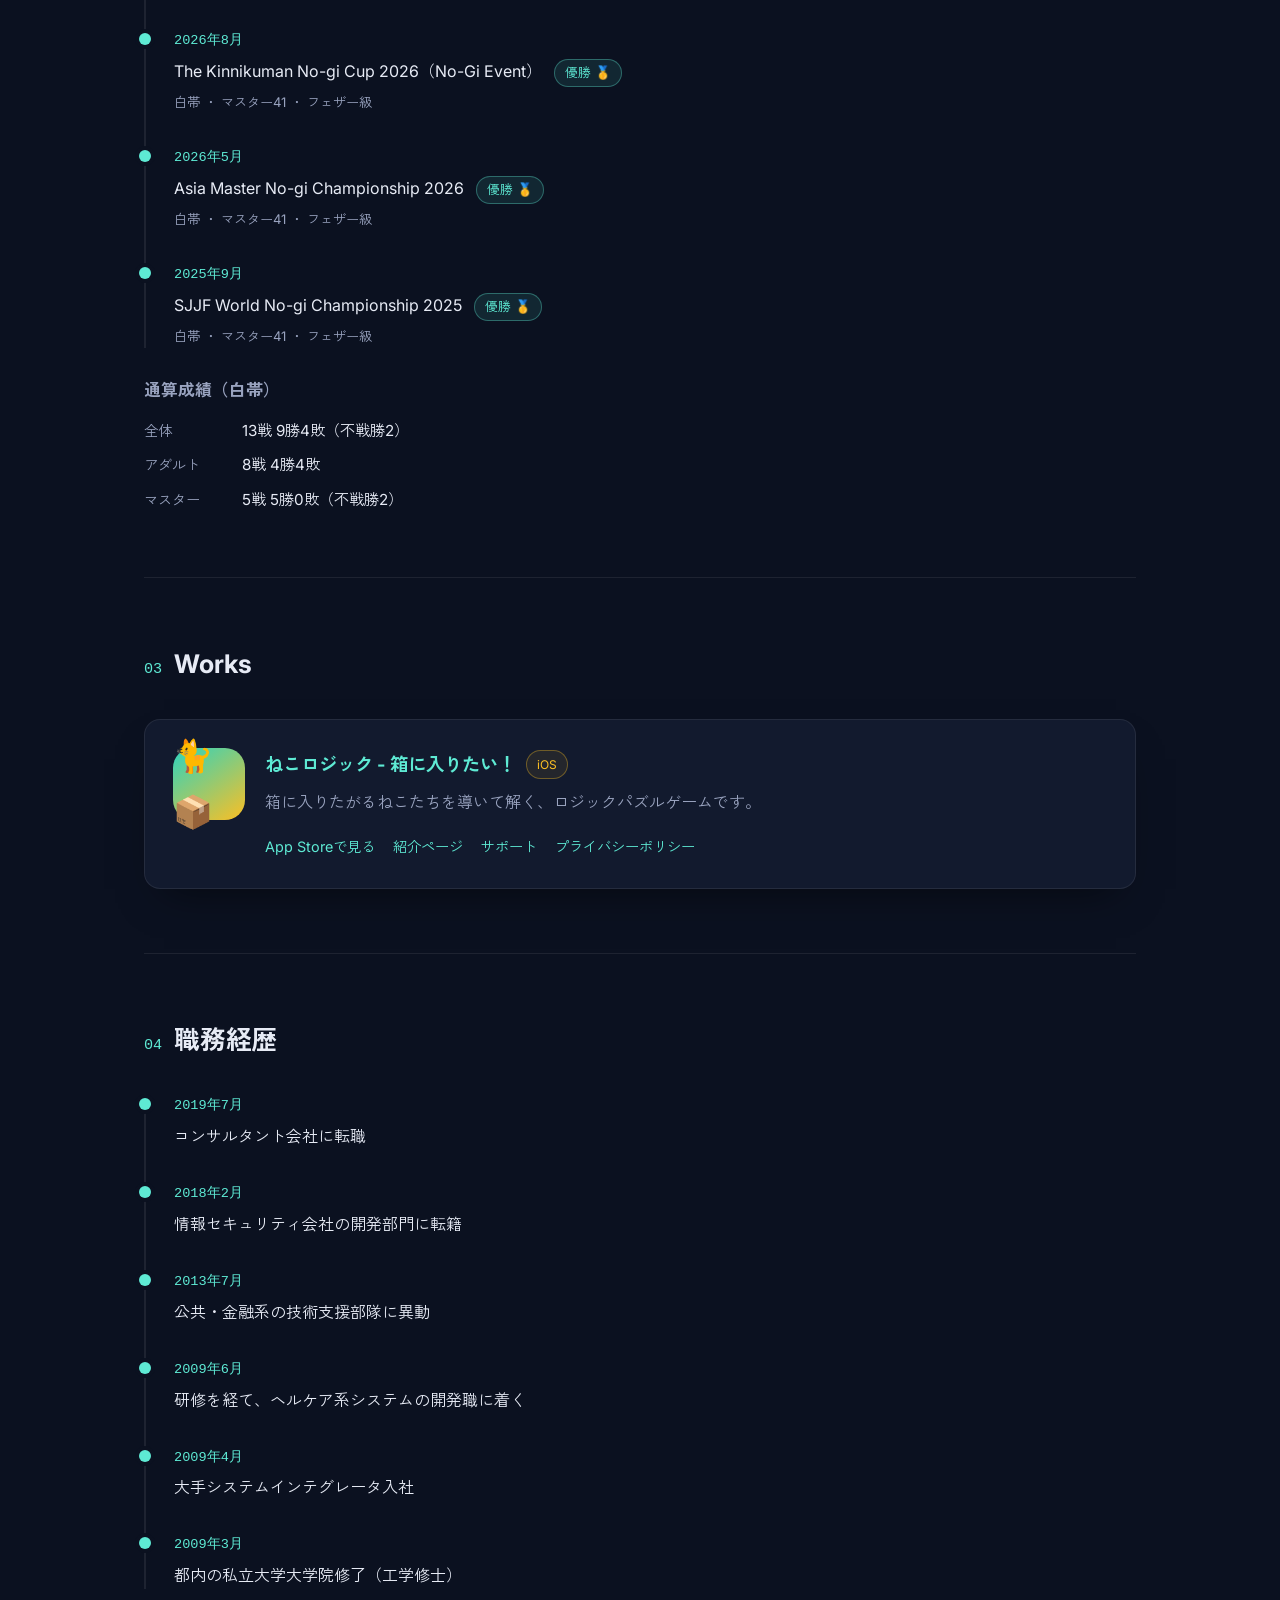
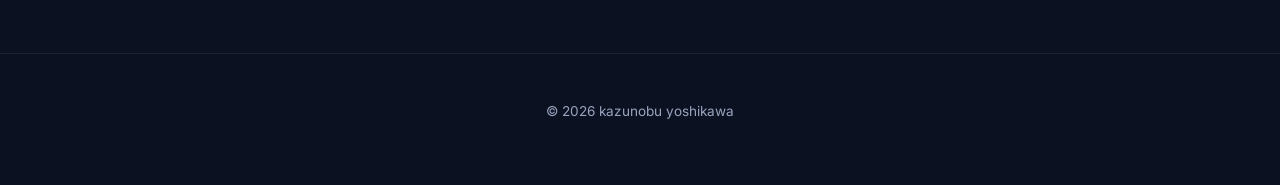
==== commit d8134ecc: "プロフィール写真に金メダルが入るよう切り出し範囲を修正 下部が切れてメダルが消えていたため、横幅いっぱいの正方形で切り直した。 メダルが欠けないよう、円形から角丸の正方形に変更し、サイズも少し拡大した" ====
--- a/index.html
+++ b/index.html
@@ -37,7 +37,7 @@
                 <a href="#resume" class="btn btn-ghost">職務経歴を見る</a>
             </div>
         </div>
-        <img class="hero-photo" src="assets/img/profile.jpg" width="240" height="240" alt="プロフィール写真（Kazunobu Yoshikawa）">
+        <img class="hero-photo" src="assets/img/profile.jpg" width="260" height="260" alt="プロフィール写真（Kazunobu Yoshikawa）">
     </div>
 </div>
 
--- a/assets/css/style.css
+++ b/assets/css/style.css
@@ -143,9 +143,9 @@
 
 .hero-photo {
     flex-shrink: 0;
-    width: 240px;
-    height: 240px;
-    border-radius: 50%;
+    width: 260px;
+    height: 260px;
+    border-radius: 28px;
     object-fit: cover;
     border: 2px solid rgba(94, 234, 212, 0.35);
     box-shadow: 0 0 0 8px rgba(94, 234, 212, 0.08), var(--shadow);
@@ -619,8 +619,9 @@
 
     .hero-photo {
         order: -1;
-        width: 128px;
-        height: 128px;
+        width: 140px;
+        height: 140px;
+        border-radius: 20px;
     }
 
     .work-card {
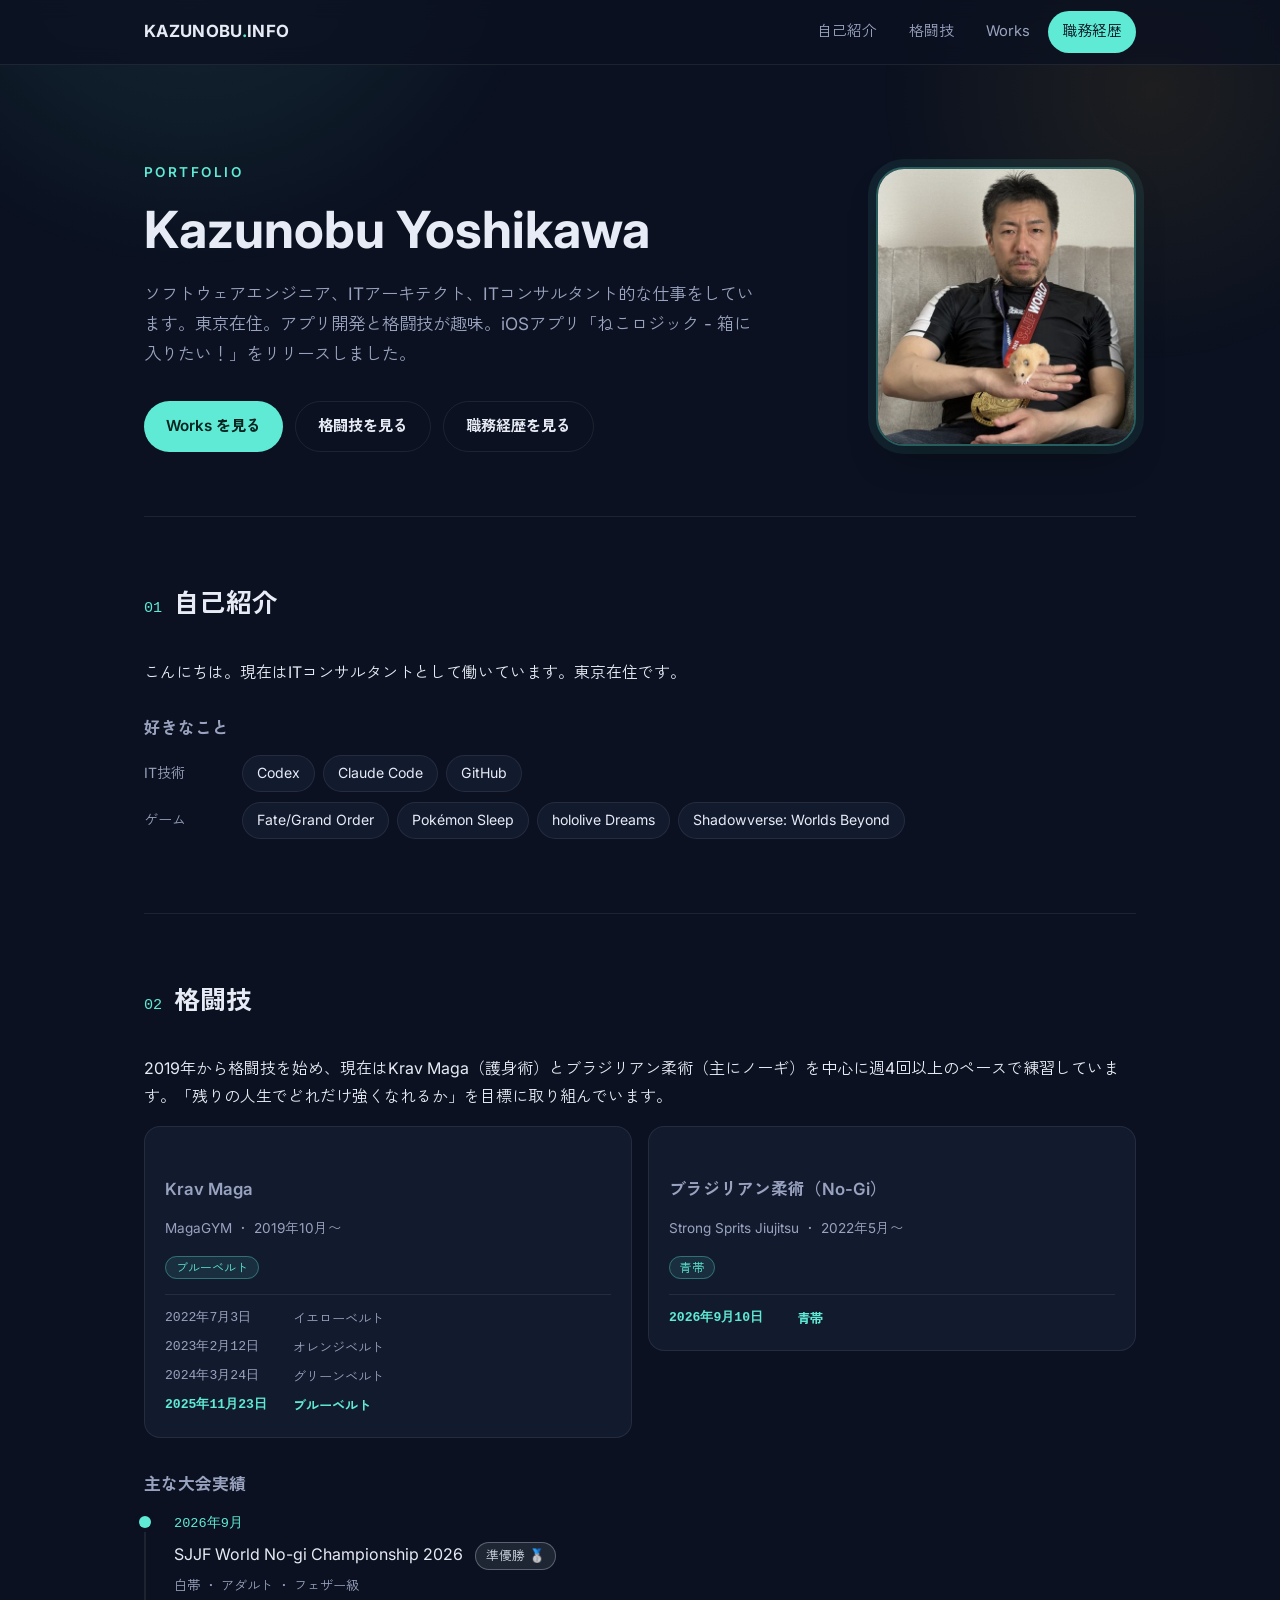
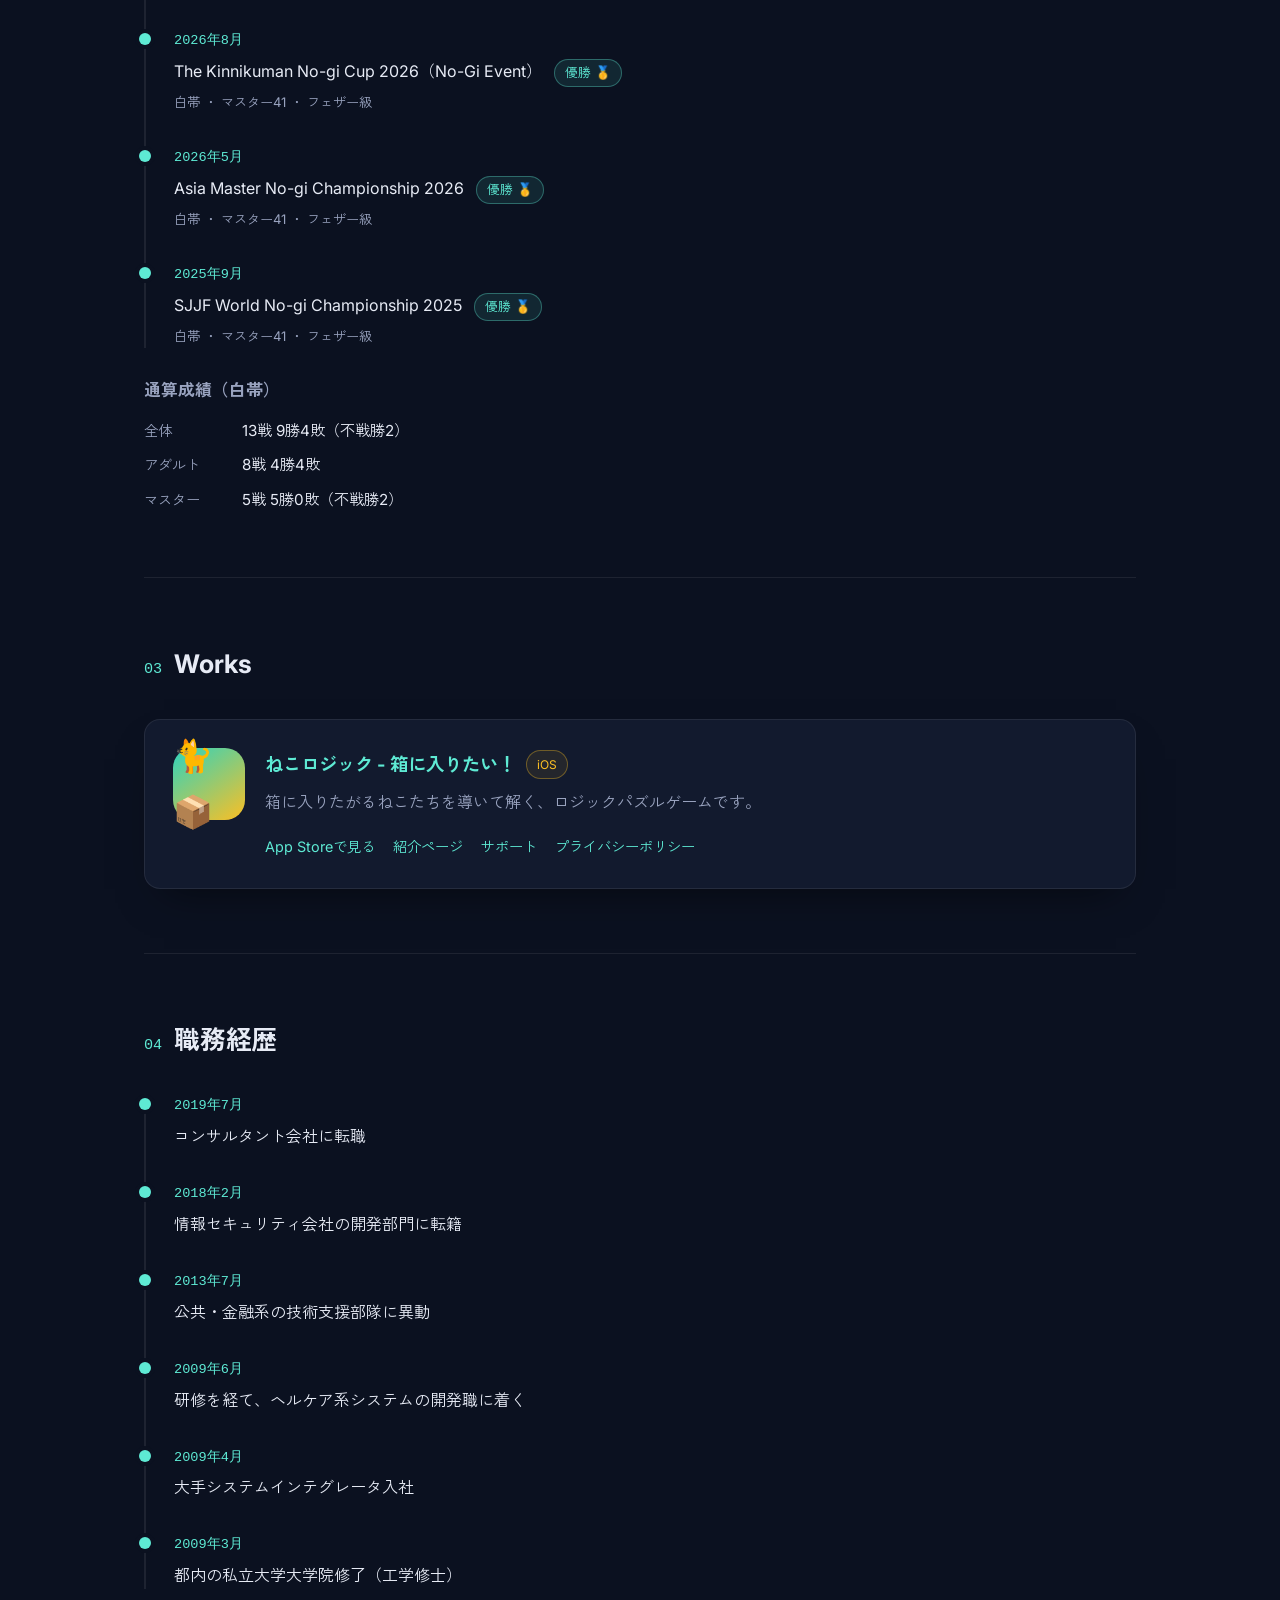
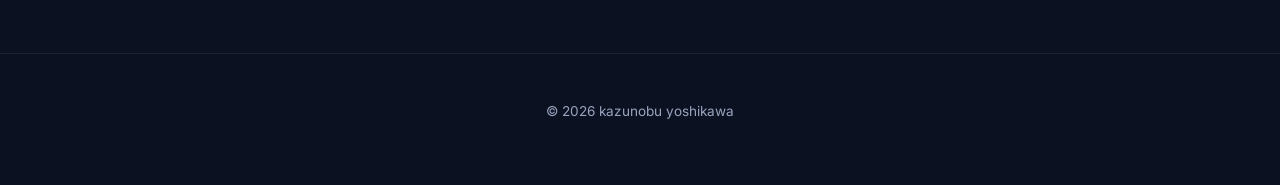
==== commit 05c62512: "プロフィール写真の金メダルが確実に写るよう縦長に切り出し直す 正方形では下端でメダルが切れそうだったため、画像下端までを含む縦長 （522x560）に切り直し、メダル下に余白を確保した。表示も縦長比率" ====
--- a/index.html
+++ b/index.html
@@ -37,7 +37,7 @@
                 <a href="#resume" class="btn btn-ghost">職務経歴を見る</a>
             </div>
         </div>
-        <img class="hero-photo" src="assets/img/profile.jpg" width="260" height="260" alt="プロフィール写真（Kazunobu Yoshikawa）">
+        <img class="hero-photo" src="assets/img/profile.jpg" width="522" height="560" alt="プロフィール写真（Kazunobu Yoshikawa）">
     </div>
 </div>
 
--- a/assets/css/style.css
+++ b/assets/css/style.css
@@ -144,7 +144,8 @@
 .hero-photo {
     flex-shrink: 0;
     width: 260px;
-    height: 260px;
+    height: auto;
+    aspect-ratio: 522 / 560;
     border-radius: 28px;
     object-fit: cover;
     border: 2px solid rgba(94, 234, 212, 0.35);
@@ -620,7 +621,6 @@
     .hero-photo {
         order: -1;
         width: 140px;
-        height: 140px;
         border-radius: 20px;
     }
 
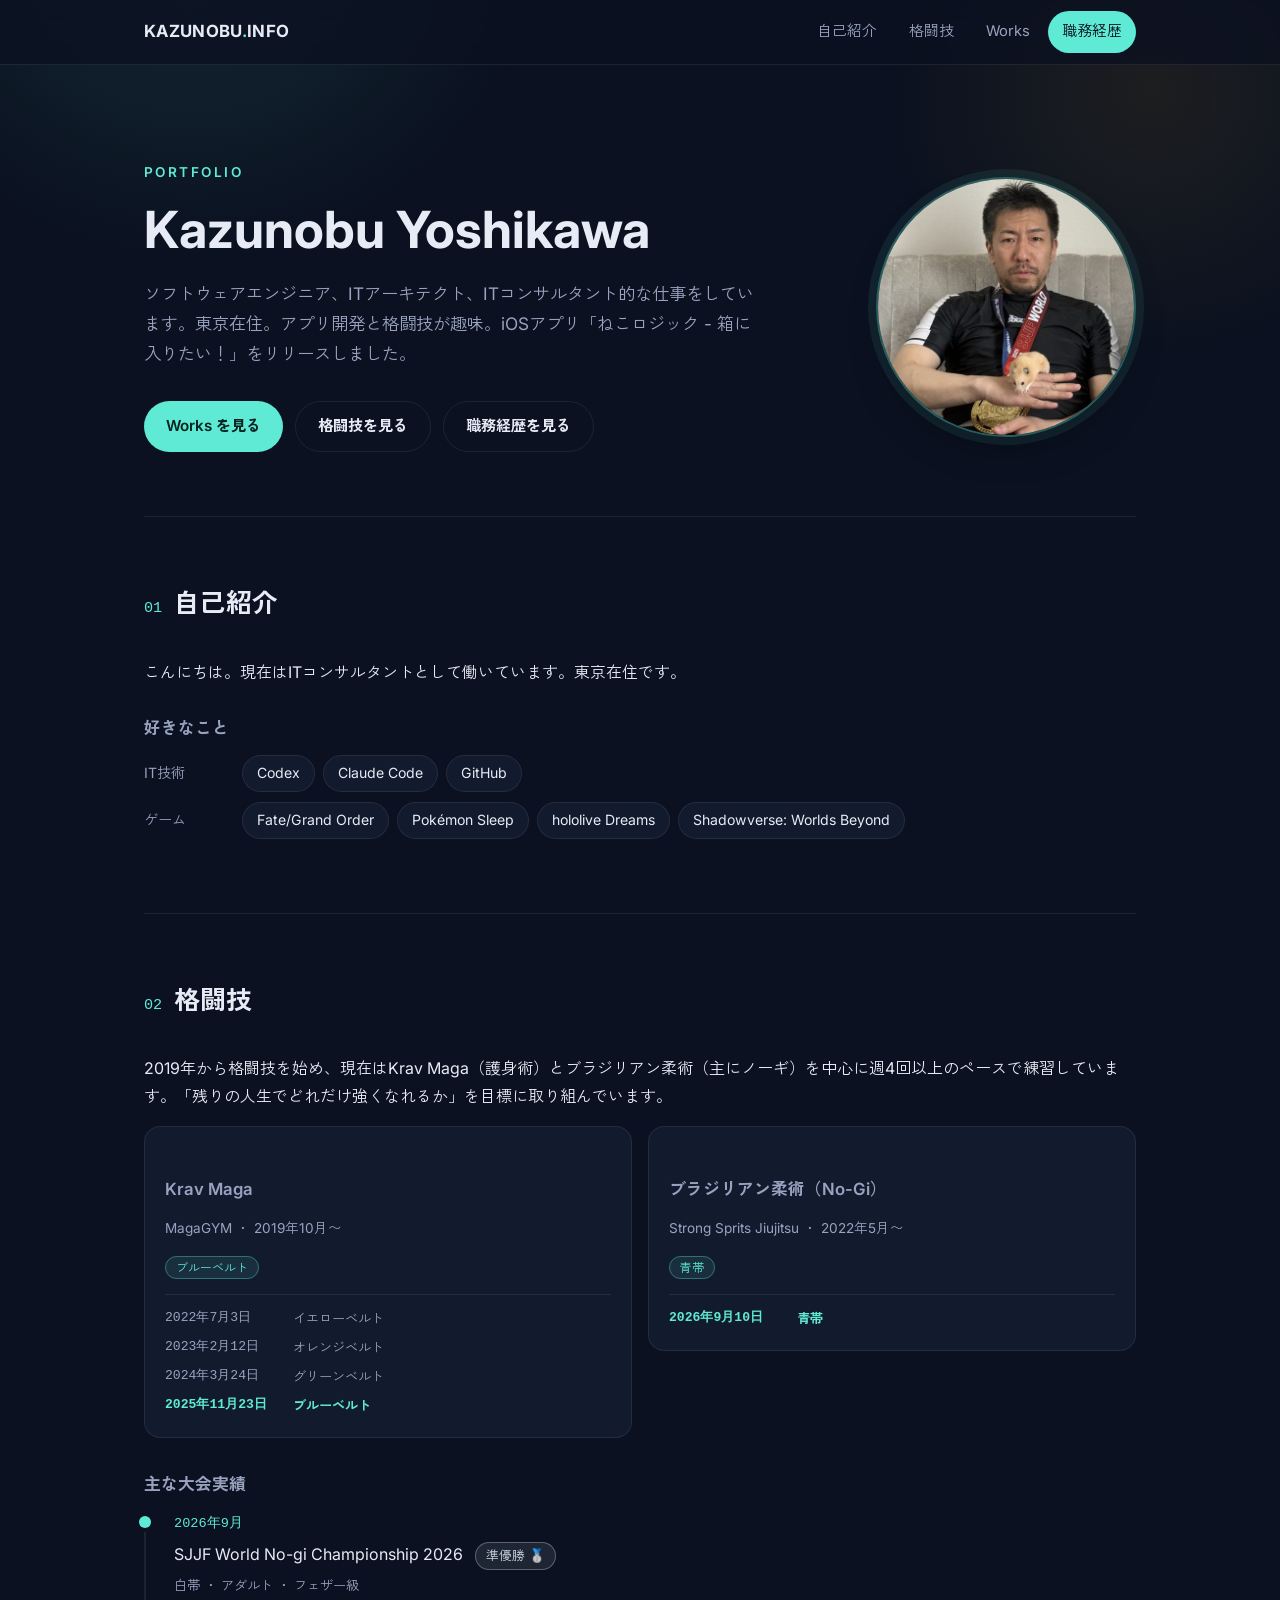
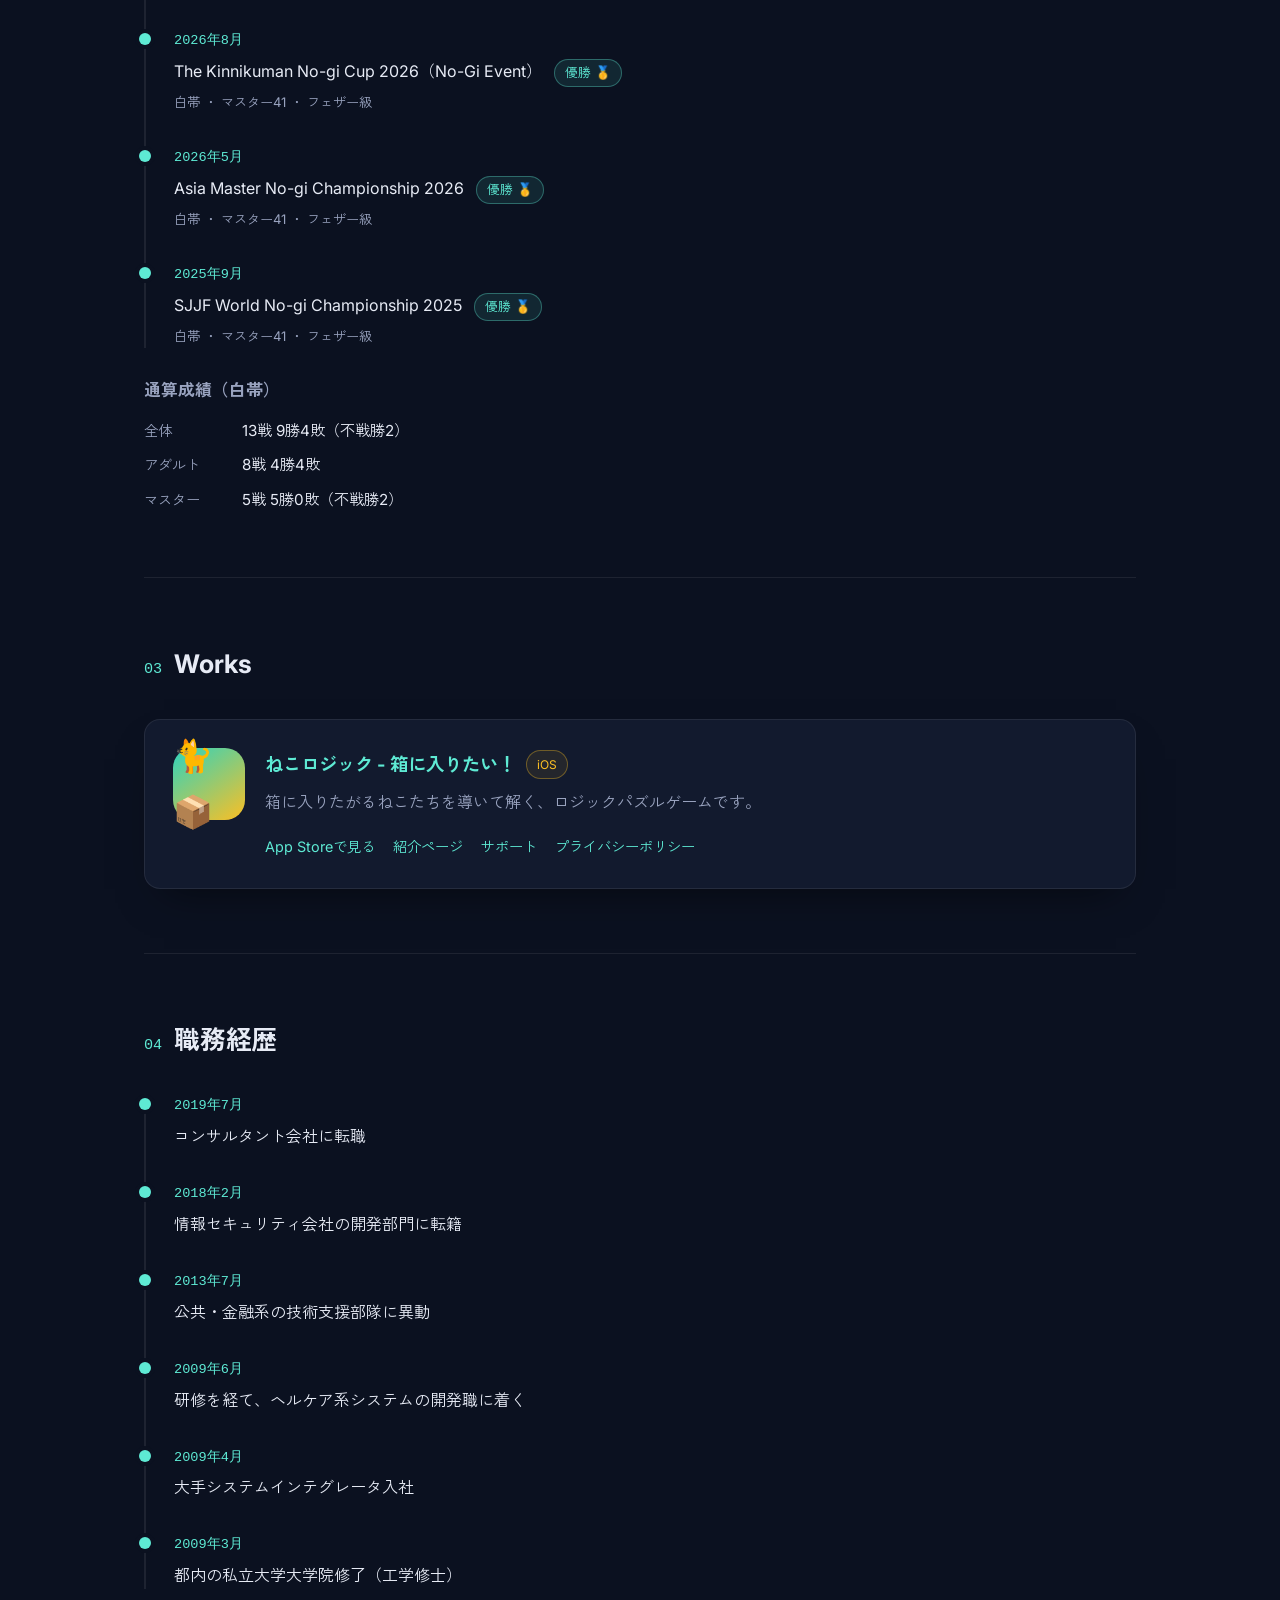
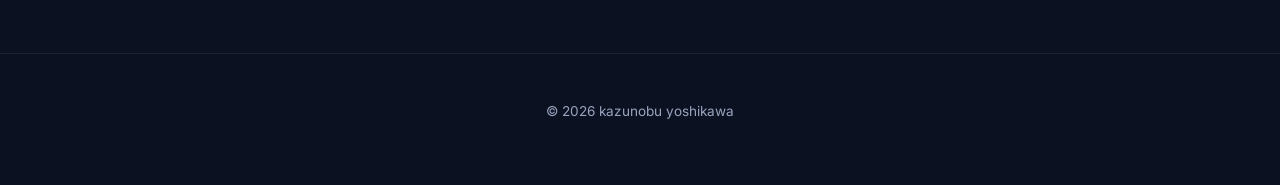
==== commit fe177126: "プロフィール写真を真円にし、金メダルが円内に収まるようにする height属性（560）がそのまま縦寸法として効き、aspect-ratioが無視されて 楕円になっていたため、CSSでheight: " ====
--- a/index.html
+++ b/index.html
@@ -37,7 +37,7 @@
                 <a href="#resume" class="btn btn-ghost">職務経歴を見る</a>
             </div>
         </div>
-        <img class="hero-photo" src="assets/img/profile.jpg" width="522" height="560" alt="プロフィール写真（Kazunobu Yoshikawa）">
+        <img class="hero-photo" src="assets/img/profile.jpg" width="522" height="522" alt="プロフィール写真（Kazunobu Yoshikawa）">
     </div>
 </div>
 
--- a/assets/css/style.css
+++ b/assets/css/style.css
@@ -145,8 +145,8 @@
     flex-shrink: 0;
     width: 260px;
     height: auto;
-    aspect-ratio: 522 / 560;
-    border-radius: 28px;
+    aspect-ratio: 1;
+    border-radius: 50%;
     object-fit: cover;
     border: 2px solid rgba(94, 234, 212, 0.35);
     box-shadow: 0 0 0 8px rgba(94, 234, 212, 0.08), var(--shadow);
@@ -621,7 +621,7 @@
     .hero-photo {
         order: -1;
         width: 140px;
-        border-radius: 20px;
+        border-radius: 50%;
     }
 
     .work-card {
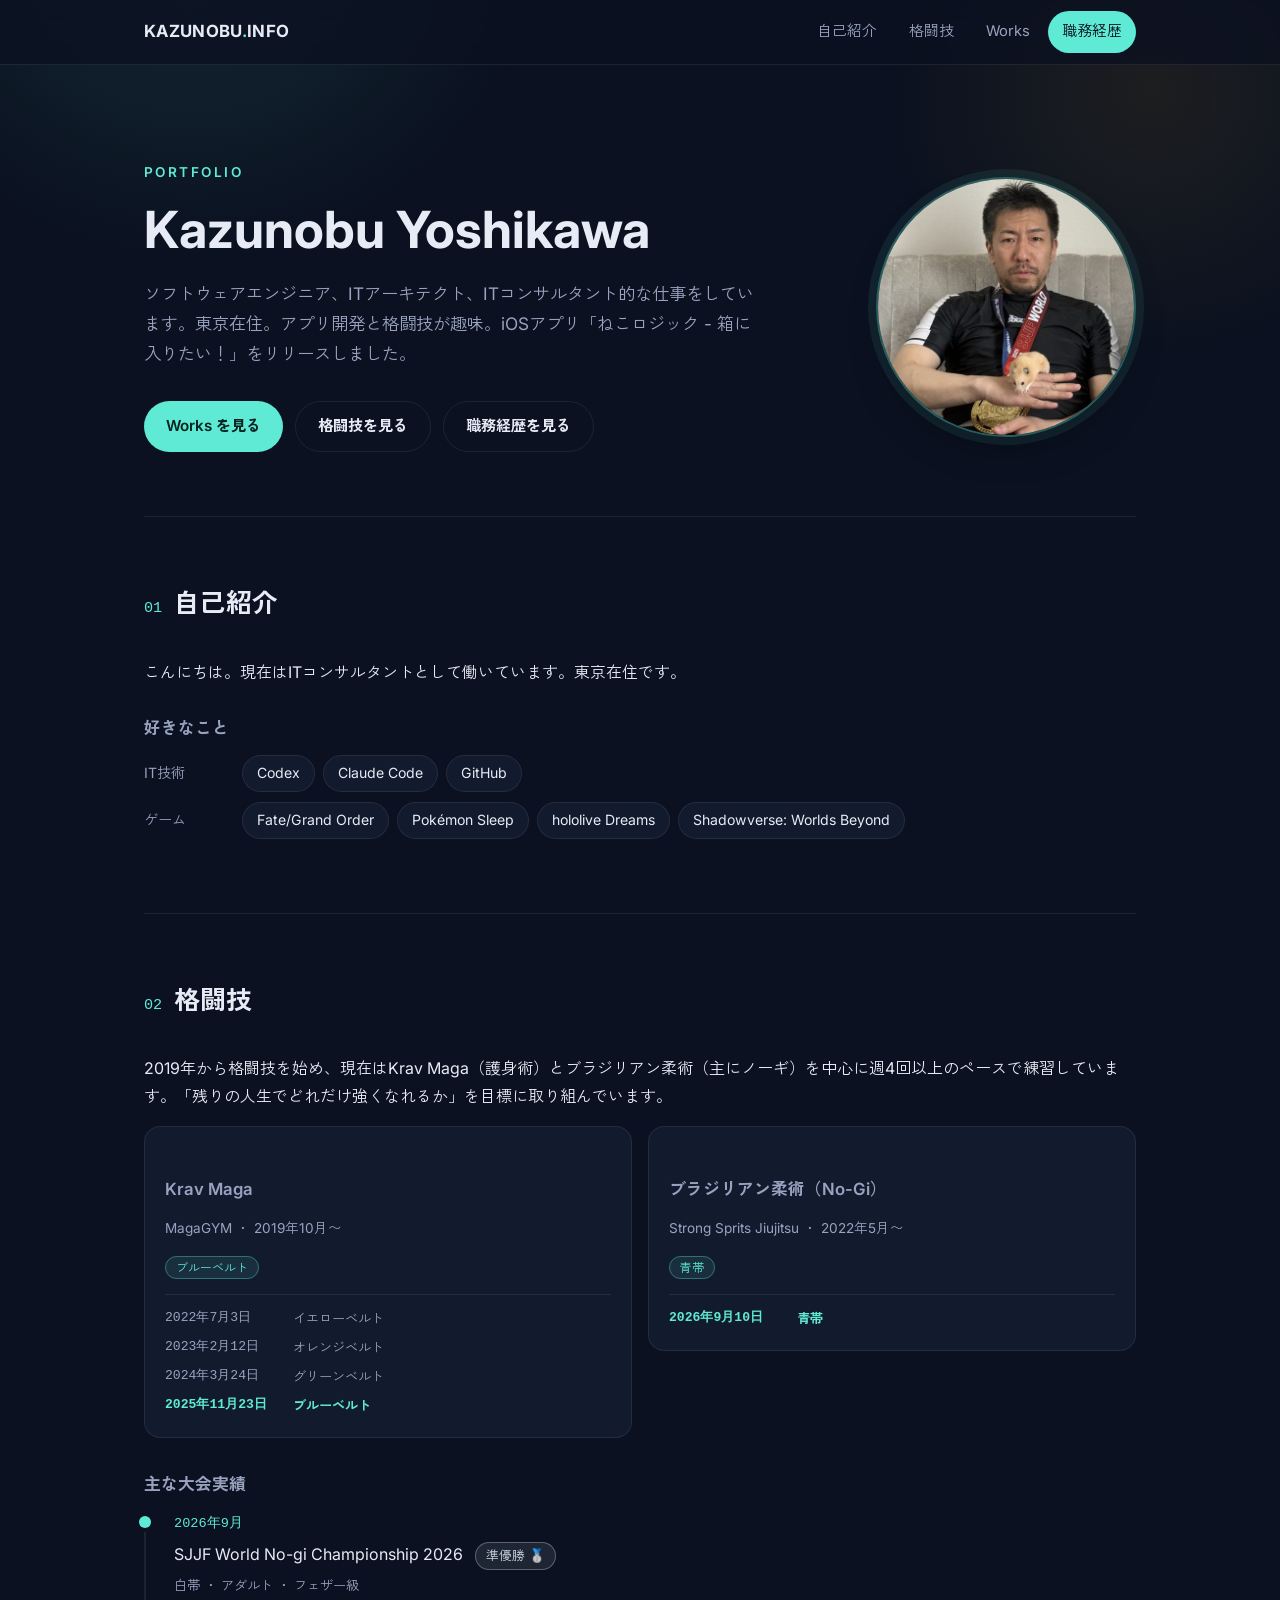
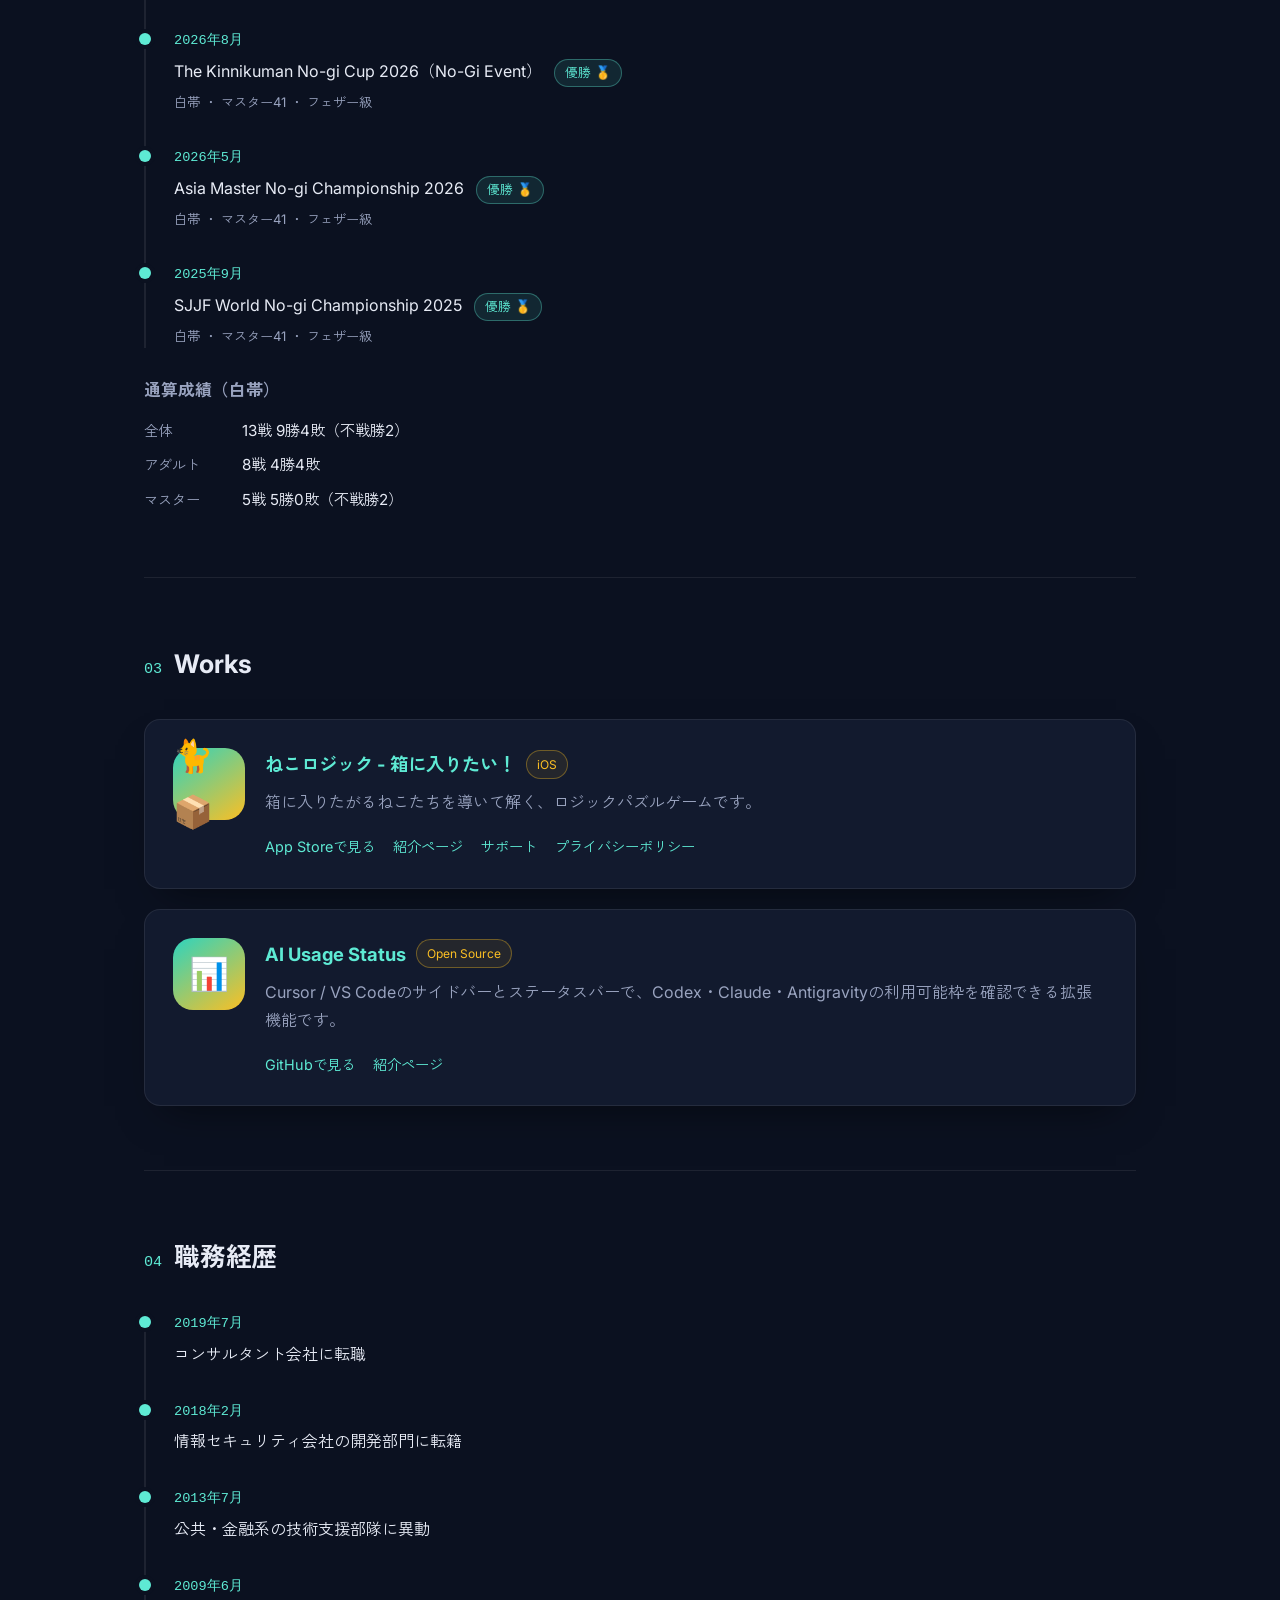
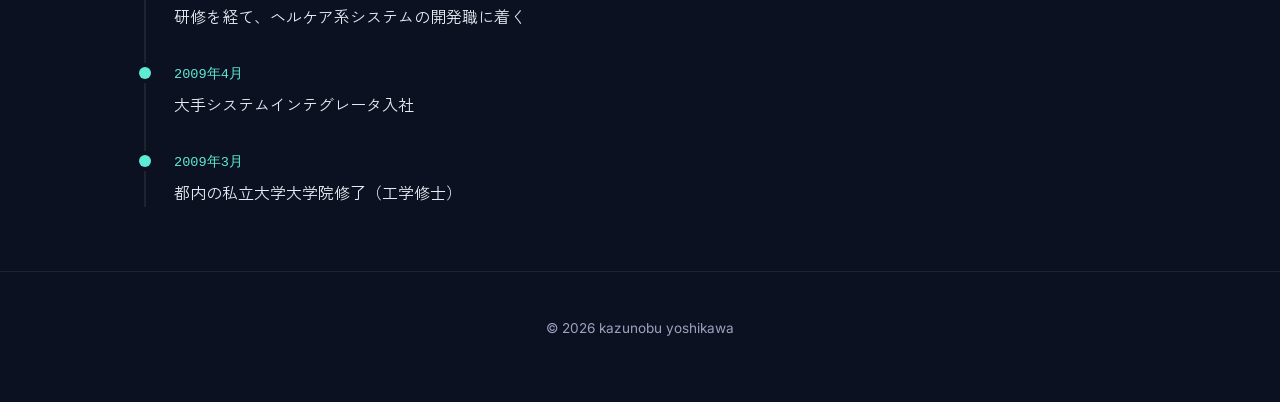
==== commit a213b537: "AI Usage Statusの紹介ページとWorksリンクを追加" ====
--- a/index.html
+++ b/index.html
@@ -160,6 +160,20 @@
                 </div>
             </div>
         </div>
+        <div class="work-card">
+            <div class="work-icon" aria-hidden="true">&#128202;</div>
+            <div class="work-body">
+                <div class="work-title-row">
+                    <h3><a href="apps/ai-usage-status/">AI Usage Status</a></h3>
+                    <span class="badge">Open Source</span>
+                </div>
+                <p>Cursor / VS Codeのサイドバーとステータスバーで、Codex・Claude・Antigravityの利用可能枠を確認できる拡張機能です。</p>
+                <div class="work-links">
+                    <a href="https://github.com/kazuno47/ai-usage-status" target="_blank" rel="noopener">GitHubで見る</a>
+                    <a href="apps/ai-usage-status/">紹介ページ</a>
+                </div>
+            </div>
+        </div>
     </section>
 
     <section id="resume">
--- a/assets/css/style.css
+++ b/assets/css/style.css
@@ -304,6 +304,10 @@
     border-radius: var(--radius);
     padding: 28px;
     box-shadow: var(--shadow);
+}
+
+.work-card + .work-card {
+    margin-top: 20px;
 }
 
 .work-icon {
